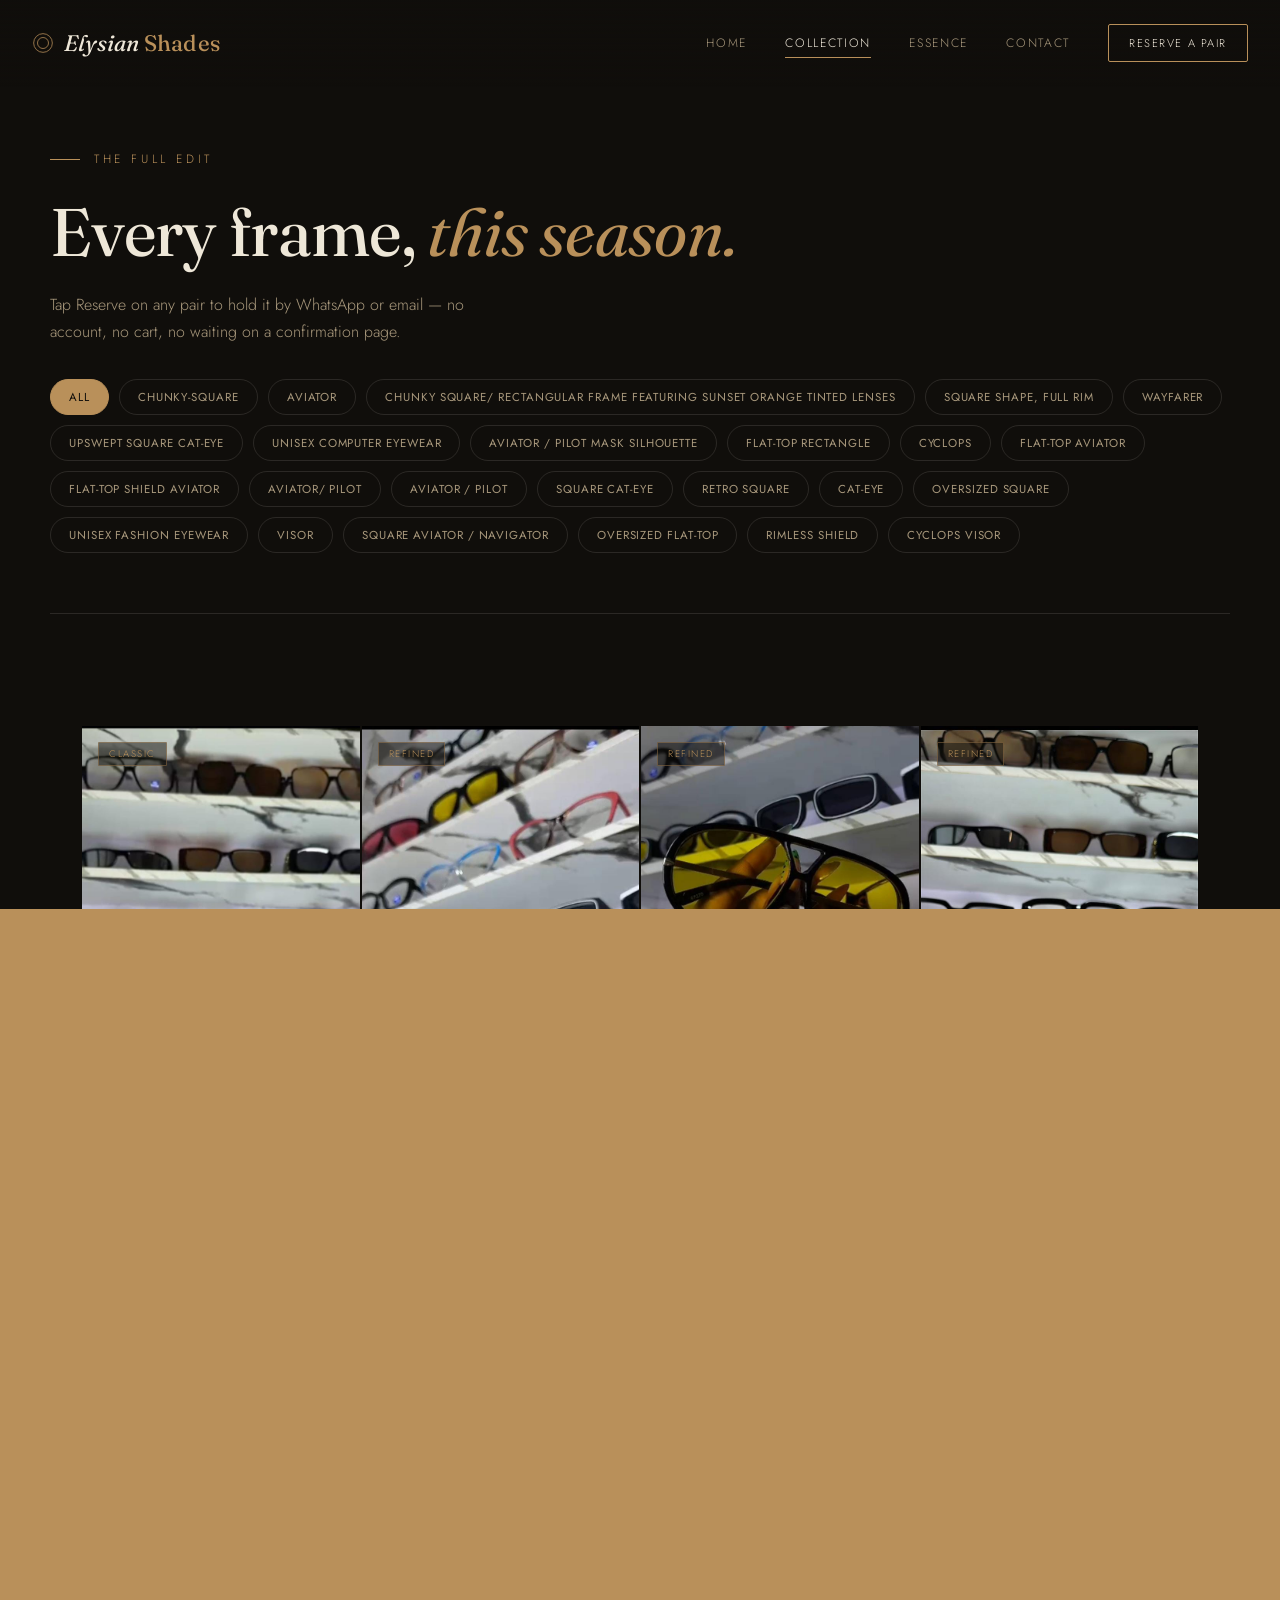
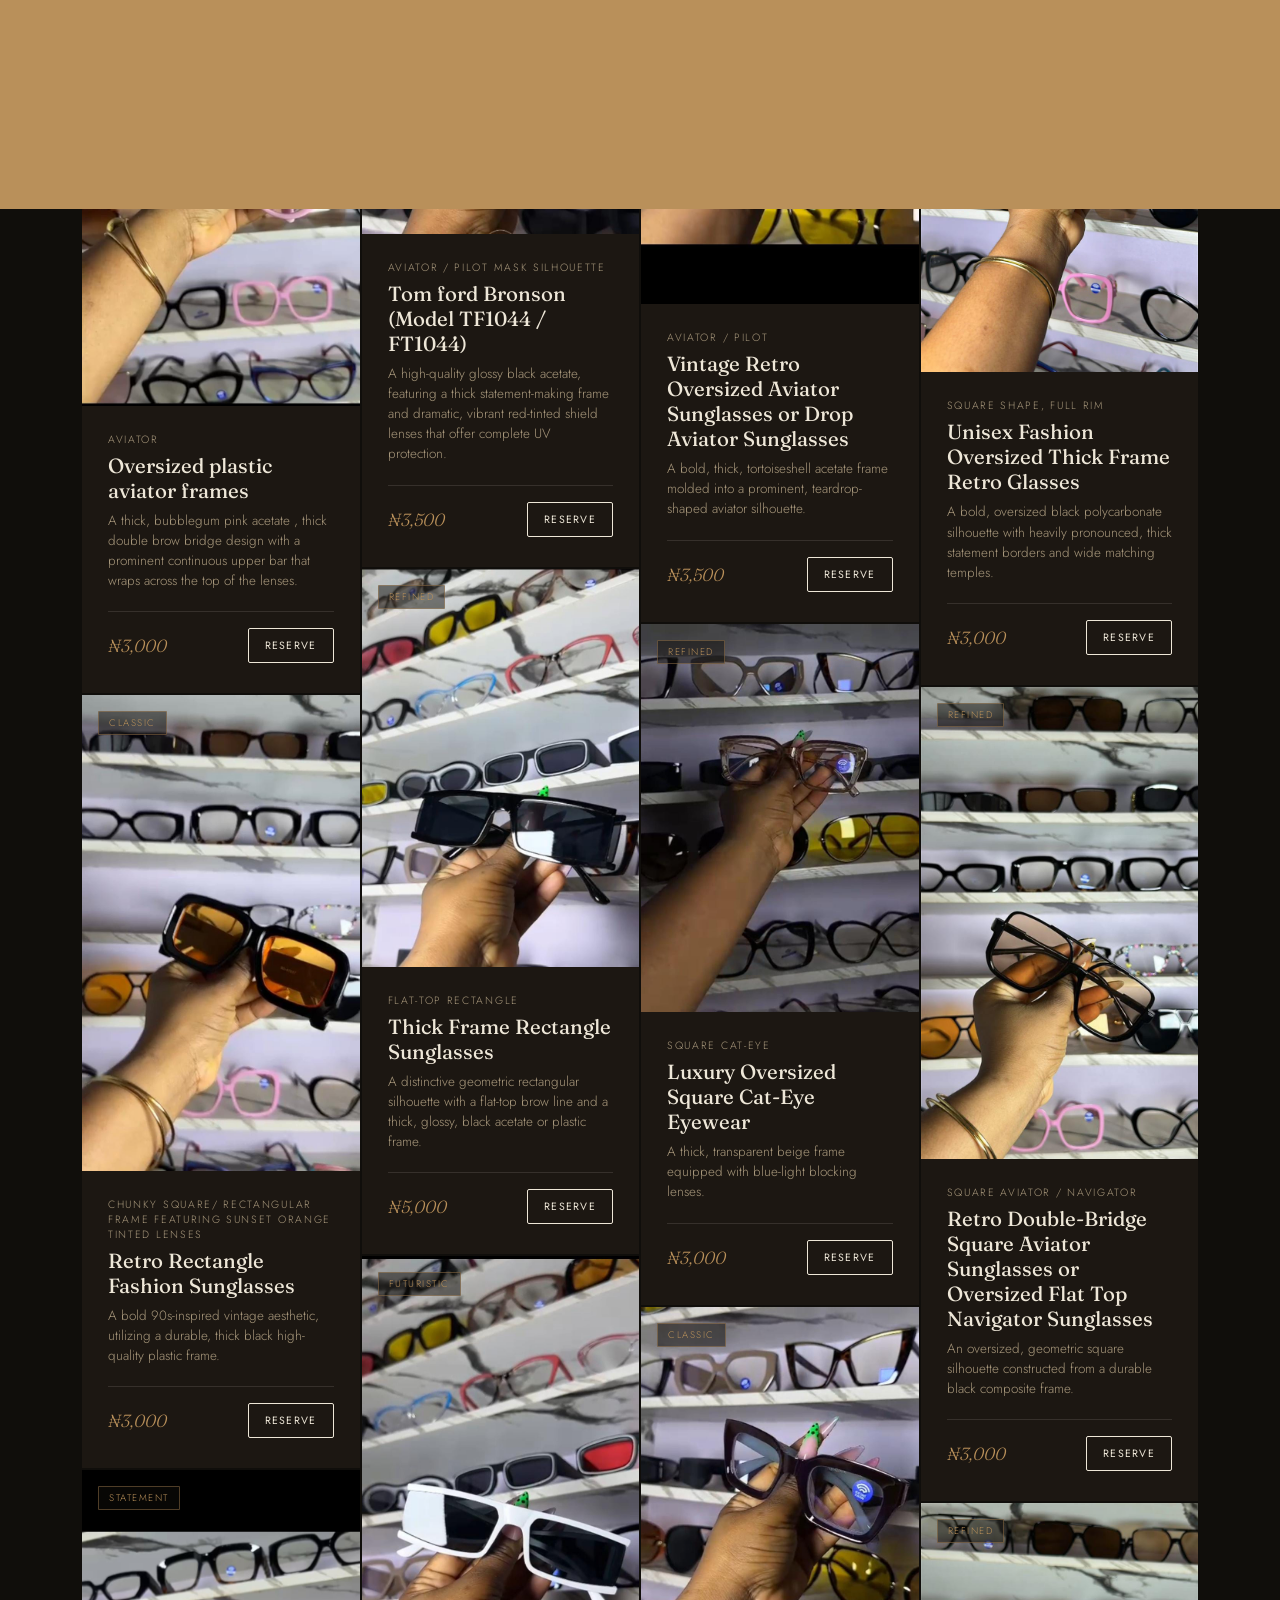
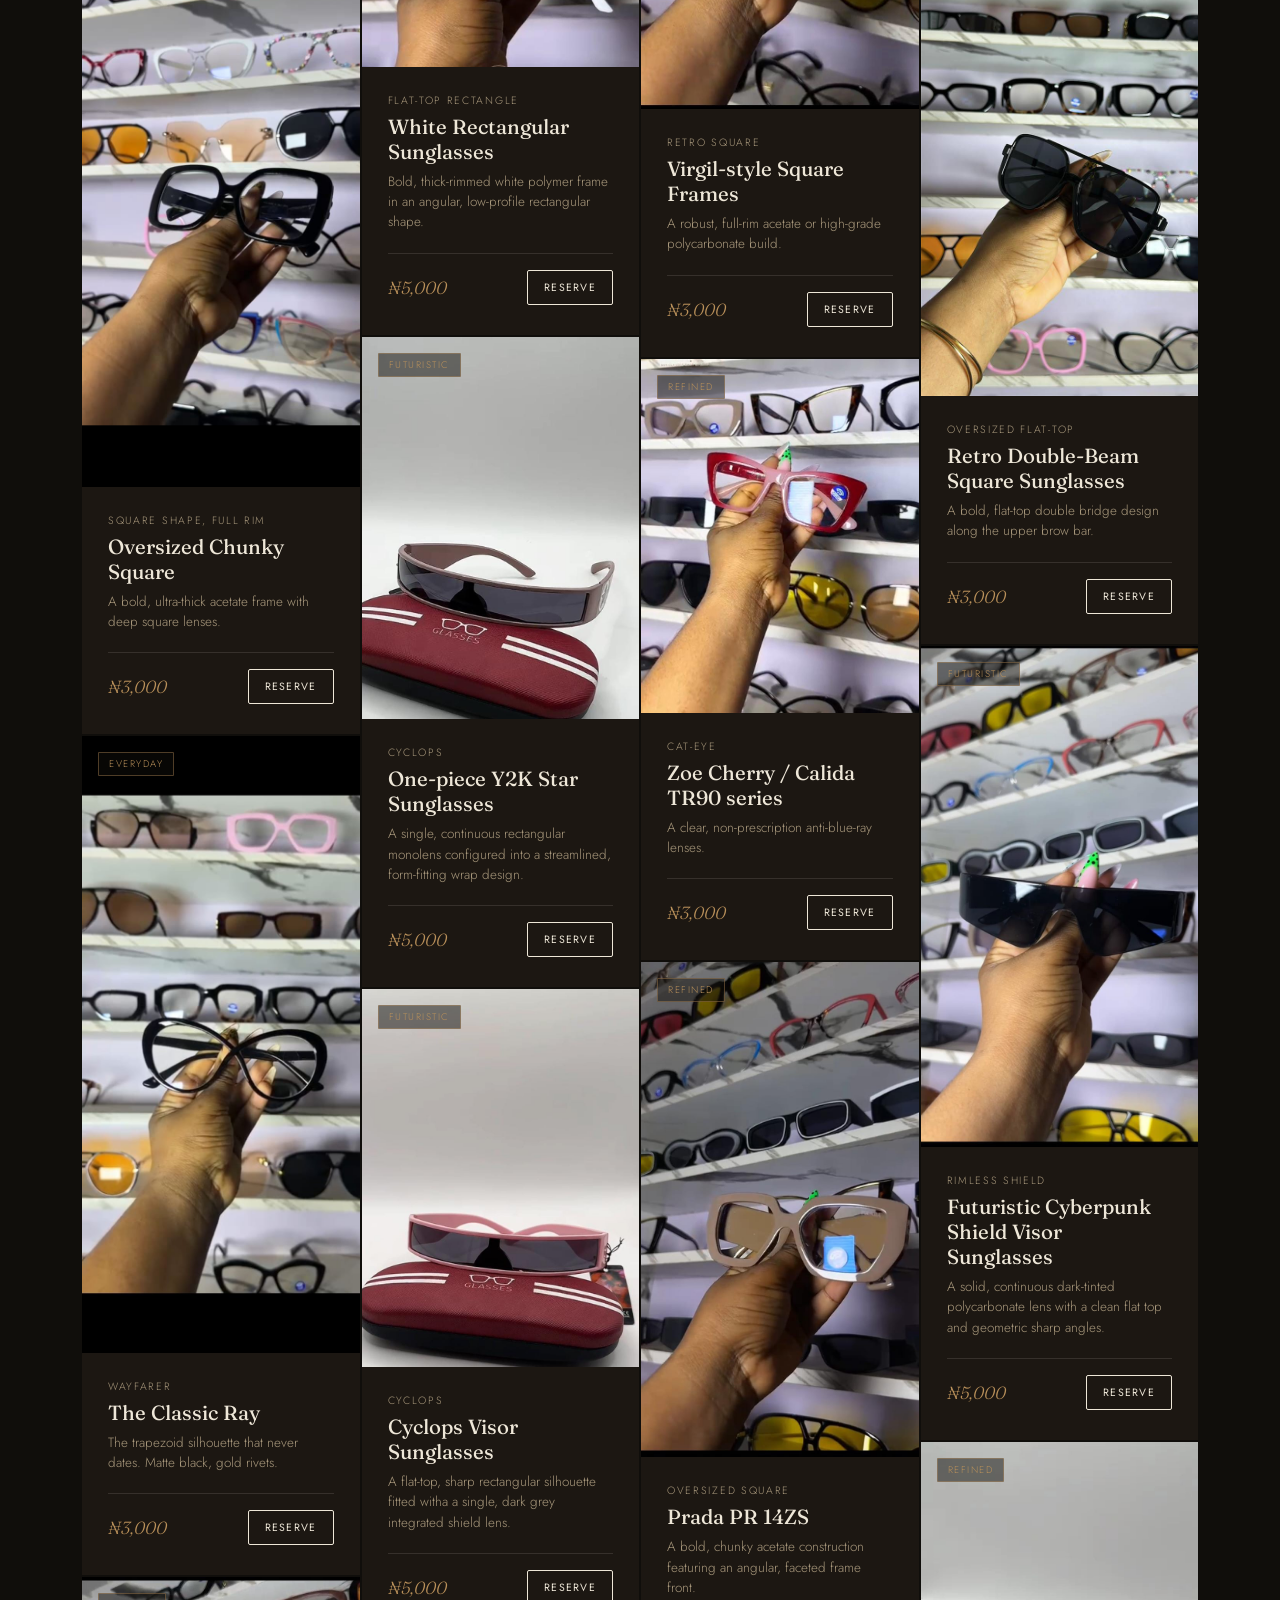
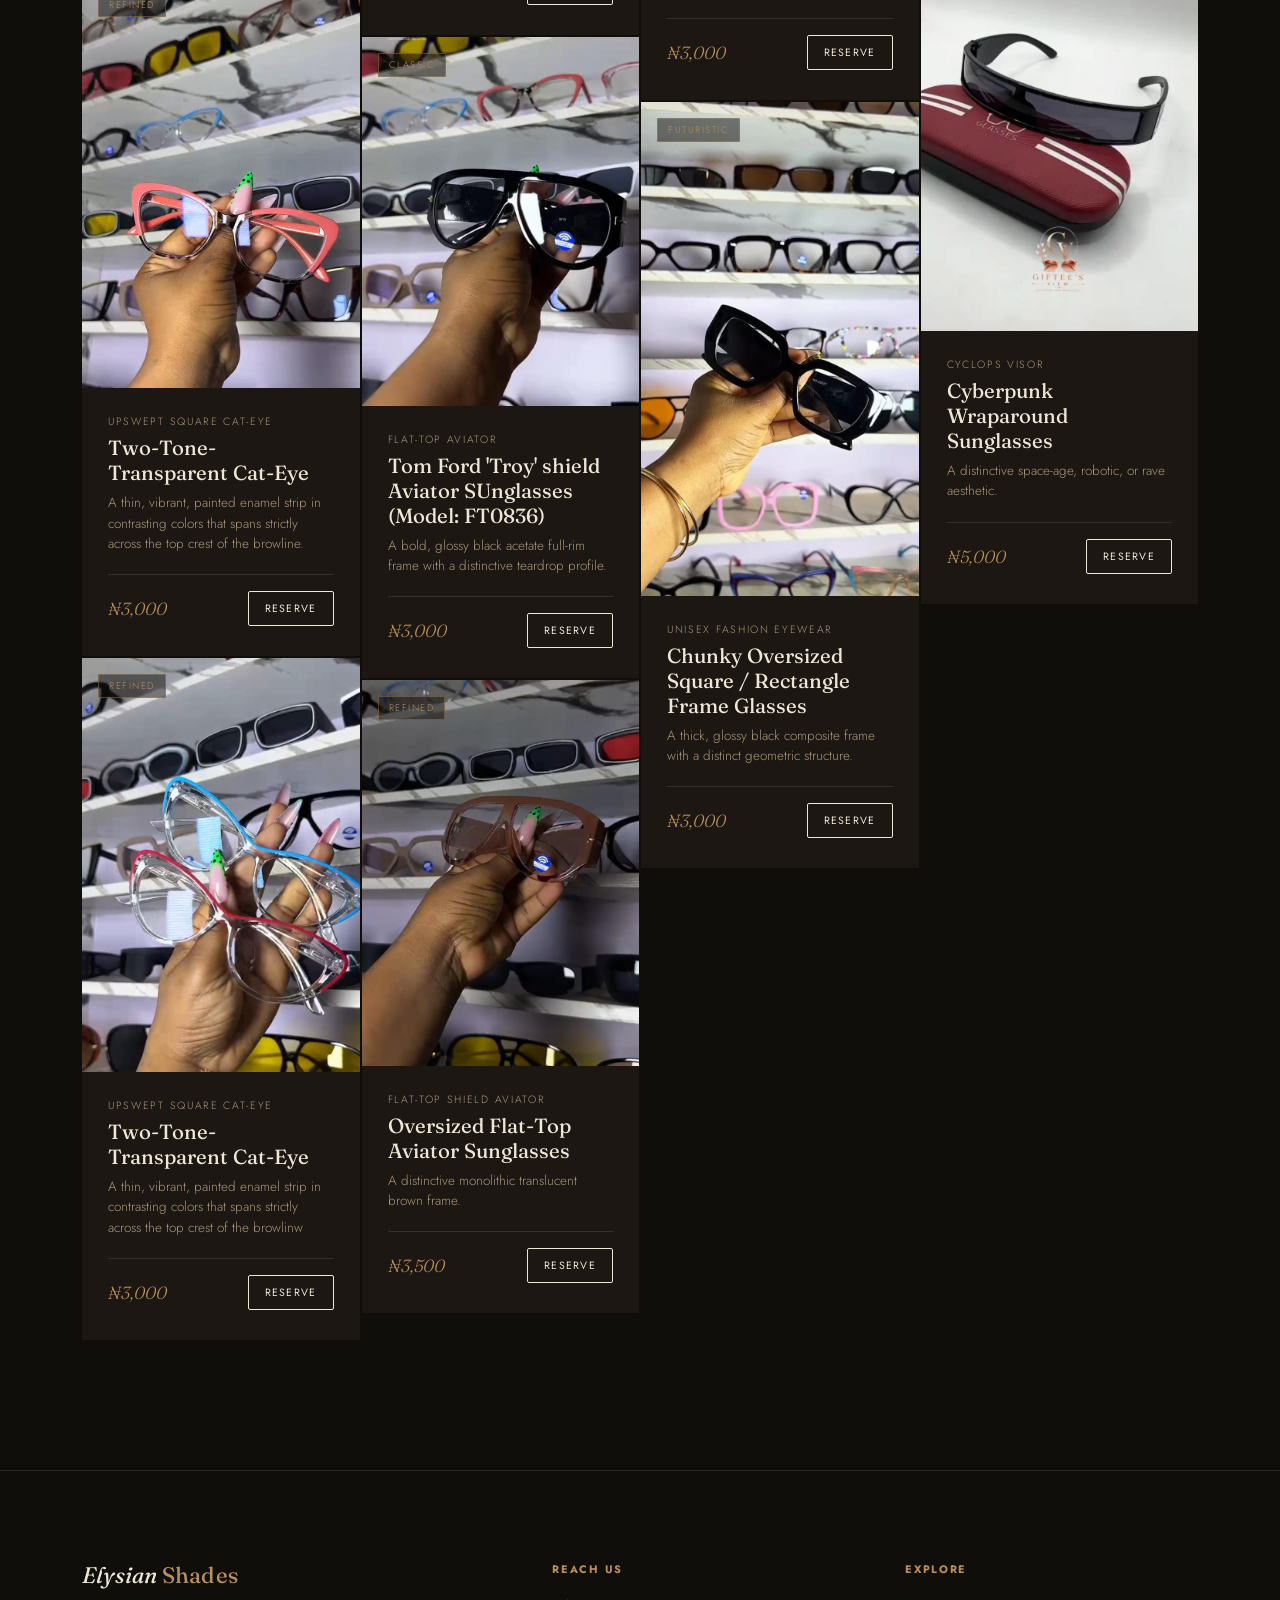
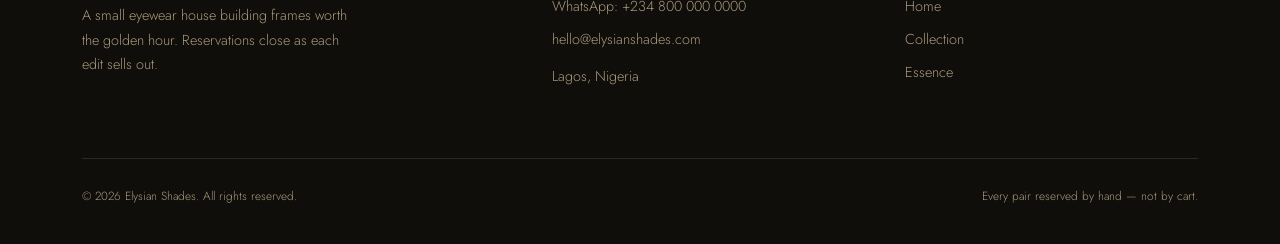
==== shop.html @ d9cad24b "first commit" ====
<!DOCTYPE html>
<html lang="en">
<head>
<meta charset="UTF-8">
<meta name="viewport" content="width=device-width, initial-scale=1.0">
<title>The Collection — Elysian Shades</title>
<meta name="description" content="Browse the current Elysian Shades edit and reserve your pair by WhatsApp or email.">
<link rel="preconnect" href="https://fonts.googleapis.com">
<link rel="preconnect" href="https://fonts.gstatic.com" crossorigin>
<link href="https://fonts.googleapis.com/css2?family=Fraunces:ital,opsz,wght@0,9..144,300;0,9..144,450;0,9..144,600;1,9..144,400;1,9..144,500&family=Jost:wght@300;400;500;600&display=swap" rel="stylesheet">
<link rel="stylesheet" href="style.css">
</head>
<body>

<div id="preloader" class="done"></div>
<div id="pageWipe"></div>

<header class="nav" id="siteNav">
  <a href="index.html" class="brand" data-transition>
    <svg class="brand-mark" viewBox="0 0 40 40"><circle cx="20" cy="20" r="17"/><circle cx="20" cy="20" r="10"/></svg>
    <span class="brand-word">Elysian <span>Shades</span></span>
  </a>
  <nav class="links" id="navLinks">
    <a href="index.html" data-transition>Home</a>
    <a href="shop.html" class="current">Collection</a>
    <a href="index.html#essence" data-transition>Essence</a>
    <a href="index.html#contact" data-transition>Contact</a>
    <a href="#" class="nav-cta" onclick="document.getElementById('shopGrid').scrollIntoView({behavior:'smooth'}); return false;">Reserve a Pair</a>
  </nav>
  <button class="menu-btn" id="menuBtn" aria-label="Menu">&#9776;</button>
</header>

<section class="shop-header wrap">
  <div class="eyebrow">The Full Edit</div>
  <h1>Every frame, <em>this season.</em></h1>
  <p>Tap Reserve on any pair to hold it by WhatsApp or email — no account, no cart, no waiting on a confirmation page.</p>
  <div class="filters" id="filters">
    <button class="filter-btn active" data-filter="all">All</button>
  </div>
</section>

<section class="section" style="padding-top:56px;">
  <div class="wrap">
    <div class="shop-grid" id="shopGrid"></div>
  </div>
</section>

<footer id="contact">
  <div class="wrap">
    <div class="foot-top">
      <div class="foot-brand">
        <span class="brand-word">Elysian <span style="color:var(--gold);">Shades</span></span>
        <p>A small eyewear house building frames worth the golden hour. Reservations close as each edit sells out.</p>
      </div>
      <div class="foot-col">
        <h4>Reach Us</h4>
        <a href="https://wa.me/2348000000000" target="_blank" rel="noopener">WhatsApp: +234 800 000 0000</a>
        <a href="mailto:hello@elysianshades.com">hello@elysianshades.com</a>
        <p>Lagos, Nigeria</p>
      </div>
      <div class="foot-col">
        <h4>Explore</h4>
        <a href="index.html" data-transition>Home</a>
        <a href="shop.html">Collection</a>
        <a href="index.html#essence" data-transition>Essence</a>
      </div>
    </div>
    <div class="foot-bottom">
      <span>&copy; <span id="year"></span> Elysian Shades. All rights reserved.</span>
      <span>Every pair reserved by hand — not by cart.</span>
    </div>
  </div>
</footer>

<!-- ============ BOOKING MODAL ============ -->
<div class="modal-overlay" id="modalOverlay">
  <div class="modal">
    <button class="modal-close" id="modalClose" aria-label="Close">&times;</button>
    <div class="modal-eyebrow">Reserve This Pair</div>
    <h3 id="modalProductName">Product Name</h3>
    <div class="modal-price" id="modalProductPrice">₦0</div>
    <div class="modal-tabs">
      <button class="modal-tab active" data-tab="wa">WhatsApp</button>
      <button class="modal-tab" data-tab="email">Email</button>
    </div>
    <div class="tab-panel active" id="tab-wa">
      <p>Tap below to open WhatsApp with your reservation details already filled in — just hit send.</p>
      <a href="#" class="wa-link" id="waLink" target="_blank" rel="noopener">Reserve on WhatsApp</a>
    </div>
    <div class="tab-panel" id="tab-email">
      <p>Prefer email? Send us your details and we'll confirm your reservation.</p>
      <form id="emailForm">
        <div class="field"><label for="fName">Full name</label><input type="text" id="fName" name="name" required></div>
        <div class="field"><label for="fPhone">Phone number</label><input type="tel" id="fPhone" name="phone" required></div>
        <div class="field"><label for="fMessage">Message</label><textarea id="fMessage" name="message" required></textarea></div>
        <input type="hidden" name="access_key" value="YOUR_WEB3FORMS_ACCESS_KEY_HERE">
        <input type="hidden" name="subject" id="fSubject" value="">
        <button type="submit" class="submit-email" id="submitBtn">Send Reservation</button>
        <div class="form-status" id="formStatus"></div>
      </form>
    </div>
  </div>
</div>

<script src="script.js"></script>
<script src="shop.js"></script>
</body>
</html>
---- style.css ----
/* =================================================================
   ELYSIAN SHADES — DESIGN SYSTEM

   Palette
     --void   #100E0B   background, warm near-black
     --umber  #1C1712   panel / card surface
     --umber2 #241D16   raised panel
     --bone   #EEE7D8   primary text, warm ivory
     --clay   #A8987C   secondary text / hairlines
     --gold   #B9905A   brand signature, antique brass
     --amber  #E39A45   CTA accent, lens amber

   Type
     Display : "Fraunces"  — editorial, italic accents
     Body/UI : "Jost"      — clean geometric sans

   Signature: THE APERTURE.
   Sunglasses exist to control light. The whole site opens with a
   literal aperture/iris — closed on load, opening to reveal the
   homepage — and the hero's giant iris motif closes as you scroll
   past it, echoing the one thing every product on this site does.
   ================================================================= */

:root{
  --void:#100E0B;
  --umber:#1C1712;
  --umber2:#241D16;
  --bone:#EEE7D8;
  --clay:#A8987C;
  --gold:#B9905A;
  --amber:#E39A45;
  --line: rgba(238,231,216,0.12);
  --serif: "Fraunces", Georgia, serif;
  --sans: "Jost", "Helvetica Neue", Arial, sans-serif;
}

*{box-sizing:border-box;}
html{scroll-behavior:smooth;}
body{
  margin:0;
  background:var(--void);
  color:var(--bone);
  font-family:var(--sans);
  font-weight:300;
  -webkit-font-smoothing:antialiased;
  overflow-x:hidden;
}
a{color:inherit; text-decoration:none;}
img{max-width:100%; display:block;}
button{font-family:inherit; cursor:pointer;}
ul{margin:0; padding:0; list-style:none;}

@media (prefers-reduced-motion: reduce){
  *{animation:none !important; transition:none !important; scroll-behavior:auto !important;}
}
:focus-visible{outline:2px solid var(--amber); outline-offset:3px;}

.wrap{max-width:1180px; margin:0 auto; padding:0 32px;}
@media (max-width:600px){ .wrap{padding:0 22px;} }

/* ---------------- PRELOADER ---------------- */
#preloader{
  position:fixed; inset:0; z-index:2000;
  background:var(--void);
  display:flex; align-items:center; justify-content:center;
  clip-path:circle(150% at 50% 50%);
  transition:clip-path 1.1s cubic-bezier(.76,0,.24,1);
}
#preloader.closing{clip-path:circle(0% at 50% 50%);}
#preloader.done{display:none;}
.pre-ring{width:120px; height:120px; position:relative;}
.pre-ring svg{width:100%; height:100%;}
.pre-ring .ring-outer{
  transform-origin:60px 60px;
  animation:spinCW 3.2s linear infinite;
}
.pre-ring .ring-inner{
  transform-origin:60px 60px;
  animation:spinCCW 2.4s linear infinite;
}
@keyframes spinCW{ to{ transform:rotate(360deg); } }
@keyframes spinCCW{ to{ transform:rotate(-360deg); } }
.pre-word{
  position:absolute; top:50%; left:50%; transform:translate(-50%,-50%);
  font-family:var(--serif); font-style:italic; font-size:0.72rem;
  letter-spacing:0.24em; text-transform:uppercase; color:var(--gold);
  white-space:nowrap; opacity:0; animation:preWordIn 1.6s ease forwards 0.3s;
}
@keyframes preWordIn{ to{opacity:1;} }

/* ---------------- NAV ---------------- */
header.nav{
  position:fixed; top:0; left:0; right:0; z-index:200;
  display:flex; align-items:center; justify-content:space-between;
  padding:24px 32px;
  background:linear-gradient(to bottom, rgba(16,14,11,0.9), rgba(16,14,11,0));
  transition:background .4s ease, padding .3s ease, border-color .4s ease;
  border-bottom:1px solid transparent;
}
header.nav.scrolled{
  background:rgba(16,14,11,0.88);
  backdrop-filter:blur(10px);
  padding:15px 32px;
  border-bottom:1px solid var(--line);
}
.brand{display:flex; align-items:center; gap:10px;}
.brand-mark{width:22px; height:22px; flex-shrink:0;}
.brand-mark circle{stroke:var(--gold); fill:none; stroke-width:1.4;}
.brand-word{
  font-family:var(--serif); font-style:italic; font-weight:450;
  font-size:1.4rem; letter-spacing:0.01em; color:var(--bone);
}
.brand-word span{color:var(--gold); font-style:normal;}
nav.links{display:flex; gap:38px; align-items:center;}
nav.links a{
  font-size:0.76rem; letter-spacing:0.14em; text-transform:uppercase;
  color:var(--clay); transition:color .25s ease; position:relative;
}
nav.links a:hover{color:var(--bone);}
nav.links a.current{color:var(--bone);}
nav.links a.current::after{
  content:""; position:absolute; left:0; right:0; bottom:-6px; height:1px; background:var(--gold);
}
.nav-cta{
  border:1px solid var(--gold); color:var(--bone) !important;
  padding:10px 20px; border-radius:2px; font-size:0.7rem !important;
}
.nav-cta:hover{background:var(--gold); color:var(--void) !important;}
.menu-btn{display:none; background:none; border:0; color:var(--bone); font-size:1.5rem;}
@media (max-width:800px){
  nav.links{
    position:fixed; inset:0 0 0 auto; width:78%; max-width:340px;
    background:var(--umber); flex-direction:column; align-items:flex-start;
    padding:110px 36px 40px; gap:30px; transform:translateX(100%);
    transition:transform .45s cubic-bezier(.76,0,.24,1); z-index:150;
    border-left:1px solid var(--line);
  }
  nav.links.open{transform:translateX(0);}
  .menu-btn{display:block; z-index:210;}
  .nav-cta{margin-top:6px;}
}

/* ---------------- PAGE TRANSITION WIPE ---------------- */
#pageWipe{
  position:fixed; inset:0; z-index:1500; background:var(--gold);
  transform:translateY(101%); pointer-events:none;
}
#pageWipe.active{transition:transform .55s cubic-bezier(.76,0,.24,1); transform:translateY(0%);}

/* ---------------- BUTTONS ---------------- */
.btn-primary{
  display:inline-block; background:var(--gold); color:var(--void);
  padding:17px 36px; border:none; border-radius:2px;
  font-size:0.78rem; letter-spacing:0.14em; text-transform:uppercase;
  transition:background .25s ease, transform .25s ease;
}
.btn-primary:hover{background:var(--amber);}
.btn-ghost{
  display:inline-block; border:1px solid var(--line); color:var(--bone);
  padding:16px 30px; border-radius:2px;
  font-size:0.78rem; letter-spacing:0.14em; text-transform:uppercase;
  transition:border-color .25s ease, color .25s ease;
}
.btn-ghost:hover{border-color:var(--gold); color:var(--gold);}
.magnetic{will-change:transform;}

/* ---------------- HOMEPAGE HERO ---------------- */
.hero{
  position:relative; min-height:100vh;
  display:flex; align-items:center; justify-content:center;
  overflow:hidden; border-bottom:1px solid var(--line);
  text-align:center;
}
.hero-aperture{
  position:absolute; top:50%; left:50%;
  width:min(92vw, 920px); height:min(92vw, 920px);
  transform:translate(-50%,-50%) rotate(0deg) scale(1);
  will-change:transform, opacity;
  pointer-events:none;
}
.hero-aperture svg{width:100%; height:100%; display:block;}
.hero-aperture .blade{
  stroke:rgba(185,144,90,0.34); fill:none; stroke-width:0.6;
}
.hero-aperture .ring-a{stroke:rgba(185,144,90,0.5); fill:none; stroke-width:0.7;}
.hero-aperture .ring-b{stroke:rgba(227,154,69,0.28); fill:none; stroke-width:0.7;}
.hero-content{position:relative; z-index:3; padding-top:40px;}
.eyebrow{
  font-size:0.75rem; letter-spacing:0.3em; text-transform:uppercase;
  color:var(--gold); margin-bottom:22px; display:flex; align-items:center;
  justify-content:center; gap:14px;
}
.eyebrow::before, .eyebrow::after{content:""; width:30px; height:1px; background:var(--gold);}
h1.headline{
  font-family:var(--serif); font-weight:450;
  font-size:clamp(2.6rem, 8vw, 6.4rem);
  line-height:0.98; margin:0 0 26px; letter-spacing:-0.01em;
}
h1.headline .char{display:inline-block; opacity:0; transform:translateY(0.5em) rotate(4deg); animation:charIn .9s cubic-bezier(.2,.9,.25,1) forwards;}
@keyframes charIn{ to{opacity:1; transform:translateY(0) rotate(0);} }
h1.headline em{font-style:italic; font-weight:400; color:var(--gold);}
.hero-sub{
  font-size:1.06rem; line-height:1.75; color:var(--clay);
  max-width:44ch; margin:0 auto 40px; font-weight:300;
}
.hero-actions{display:flex; gap:20px; flex-wrap:wrap; align-items:center; justify-content:center;}
.scroll-cue{
  position:absolute; bottom:36px; left:50%; transform:translateX(-50%); z-index:3;
  font-size:0.66rem; letter-spacing:0.2em; text-transform:uppercase;
  color:var(--clay); display:flex; flex-direction:column; align-items:center; gap:12px;
}
.scroll-cue .line{width:1px; height:38px; background:linear-gradient(var(--gold), transparent); animation:pulseLine 2.4s ease-in-out infinite;}
@keyframes pulseLine{0%,100%{opacity:0.25;}50%{opacity:1;}}

/* ---------------- MARQUEE ---------------- */
.marquee-strip{
  border-top:1px solid var(--line); border-bottom:1px solid var(--line);
  overflow:hidden; padding:22px 0; background:var(--umber);
}
.marquee-track{display:flex; width:max-content; animation:marqueeMove 32s linear infinite;}
.marquee-track span{
  font-family:var(--serif); font-style:italic; font-size:1.4rem; color:var(--clay);
  padding:0 34px; white-space:nowrap; display:flex; align-items:center; gap:34px;
}
.marquee-track span::after{content:"◆"; font-style:normal; font-size:0.6rem; color:var(--gold);}
@keyframes marqueeMove{ from{transform:translateX(0);} to{transform:translateX(-50%);} }

/* ---------------- REVEAL ---------------- */
.reveal{opacity:0; transform:translateY(30px); transition:opacity .8s ease, transform .8s ease;}
.reveal.in-view{opacity:1; transform:translateY(0);}

/* ---------------- SECTION HEADERS ---------------- */
.section{padding:130px 0;}
@media (max-width:700px){ .section{padding:86px 0;} }
.section-head{
  display:flex; justify-content:space-between; align-items:flex-end;
  gap:24px; margin-bottom:64px; border-bottom:1px solid var(--line); padding-bottom:28px;
}
.section-head h2{
  font-family:var(--serif); font-weight:450; font-size:clamp(2rem,4vw,3rem);
  margin:0; letter-spacing:-0.01em;
}
.section-head h2 em{font-style:italic; color:var(--gold); font-weight:400;}
.section-head p{color:var(--clay); max-width:34ch; margin:0; font-size:0.92rem; line-height:1.6;}
@media (max-width:700px){ .section-head{flex-direction:column; align-items:flex-start; gap:16px;} }

/* ---------------- STORY / ESSENCE ---------------- */
.story{display:grid; grid-template-columns:1fr 1fr; gap:80px; align-items:center;}
.story-visual{
  position:relative; aspect-ratio:4/5;
  background:linear-gradient(160deg, var(--umber2), var(--umber));
  display:flex; align-items:center; justify-content:center;
  border:1px solid var(--line);
}
.story-visual svg{width:52%; stroke:var(--gold);}
.story-visual img{width:100%; height:100%; object-fit: cover;}
.story-text h2{
  font-family:var(--serif); font-weight:450; font-size:clamp(1.9rem,3.4vw,2.6rem);
  line-height:1.15; margin:0 0 24px;
}
.story-text h2 em{font-style:italic; color:var(--gold); font-weight:400;}
.story-text p{color:var(--clay); line-height:1.85; font-size:0.98rem; margin-bottom:16px; max-width:46ch;}
@media (max-width:860px){ .story{grid-template-columns:1fr; gap:40px;} }

/* ---------------- PROCESS (real sequence — numbers justified) ---------------- */
.process{display:grid; grid-template-columns:repeat(3,1fr); gap:2px; background:var(--line);}
.process-step{background:var(--umber); padding:44px 34px;}
.process-num{
  font-family:var(--serif); font-style:italic; font-size:1rem; color:var(--gold); margin-bottom:20px; display:block;
}
.process-step h3{font-family:var(--serif); font-weight:450; font-size:1.3rem; margin:0 0 12px;}
.process-step p{color:var(--clay); font-size:0.9rem; line-height:1.7; margin:0;}
@media (max-width:800px){ .process{grid-template-columns:1fr;} }

/* ---------------- PREVIEW STRIP (homepage teaser of collection) ---------------- */
.preview-grid{column-count:3; column-gap:2px;}
.preview-grid .card{break-inside:avoid; margin-bottom:2px;}
@media (max-width:860px){ .preview-grid{column-count:2;} }
@media (max-width:560px){ .preview-grid{column-count:2; column-gap:1px;} .preview-grid .card{margin-bottom:1px;} }
@media (max-width:420px){ .preview-grid{column-count:1;} }

/* ---------------- SHOP GRID (also used for preview cards) ---------------- */
.card{
  background:var(--umber); display:flex; flex-direction:column; position:relative;
}
.card-media{
  /* No fixed aspect-ratio here on purpose — with mixed-ratio photos,
     each card should take its photo's natural height (see masonry
     columns on .shop-grid / .preview-grid below). The icon-fallback
     class below gives placeholder SVG cards a sane height only when
     there's no real photo yet. */
  position:relative; display:flex; align-items:center; justify-content:center;
  overflow:hidden;
  background:radial-gradient(circle at 30% 20%, rgba(185,144,90,0.10), transparent 55%), var(--umber2);
}
.card-media.icon-fallback{aspect-ratio:4/3;}
.card-media.icon-fallback svg{width:64%; height:64%;}
.card-media svg{stroke:var(--bone); transition:transform .6s ease, stroke .4s ease; position:relative; z-index:2;}
.card-media img{width:100%; height:auto; display:block; position:relative; z-index:2; transition:transform .6s ease;}
.card:hover .card-media img, .card:hover .card-media svg{transform:scale(1.06);}
.card:hover .card-media svg{stroke:var(--gold);}
.lens-tint{position:absolute; inset:0; opacity:0; mix-blend-mode:screen; transition:opacity .5s ease; z-index:1;}
.card:hover .lens-tint{opacity:0.5;}
.card-tag{
  position:absolute; top:16px; left:16px; z-index:3;
  font-size:0.6rem; letter-spacing:0.16em; text-transform:uppercase;
  color:var(--gold); border:1px solid rgba(185,144,90,0.4);
  padding:4px 10px; border-radius:1px; background:rgba(16,14,11,0.5);
}
.card-body{padding:26px 26px 30px; display:flex; flex-direction:column; gap:6px; flex:1;}
.card-cat{font-size:0.66rem; letter-spacing:0.16em; text-transform:uppercase; color:var(--clay);}
.card-name{font-family:var(--serif); font-size:1.28rem; font-weight:450; margin:0;}
.card-desc{font-size:0.84rem; color:var(--clay); line-height:1.5; margin:2px 0 14px; font-weight:300;}
.card-footer{margin-top:auto; display:flex; align-items:center; justify-content:space-between; padding-top:16px; border-top:1px solid var(--line);}
.card-price{font-family:var(--serif); font-style:italic; font-size:1.1rem; color:var(--gold);}
.reserve-btn{
  background:transparent; border:1px solid var(--bone); color:var(--bone);
  padding:9px 16px; font-size:0.66rem; letter-spacing:0.12em; text-transform:uppercase;
  border-radius:2px; transition:all .25s ease;
}
.reserve-btn:hover{background:var(--bone); color:var(--void);}

/* ---------------- SHOP PAGE HEADER + FILTERS ---------------- */
.shop-header{padding:150px 0 60px; border-bottom:1px solid var(--line);}
.shop-header .eyebrow{justify-content:flex-start;}
.shop-header .eyebrow::after{display:none;}
.shop-header h1{
  font-family:var(--serif); font-weight:450; font-size:clamp(2.4rem,6vw,4.2rem);
  margin:0 0 18px; letter-spacing:-0.01em;
}
.shop-header h1 em{font-style:italic; color:var(--gold); font-weight:400;}
.shop-header p{color:var(--clay); max-width:52ch; font-size:1rem; line-height:1.7; margin:0;}
.filters{display:flex; gap:10px; flex-wrap:wrap; padding:34px 0 0;}
.filter-btn{
  background:none; border:1px solid var(--line); color:var(--clay);
  padding:9px 18px; border-radius:20px; font-size:0.72rem;
  letter-spacing:0.08em; text-transform:uppercase; transition:all .2s ease;
}
.filter-btn:hover{border-color:var(--gold); color:var(--bone);}
.filter-btn.active{background:var(--gold); border-color:var(--gold); color:var(--void);}
.shop-grid{
  column-count:4; column-gap:2px; margin-top:56px;
}
.shop-grid .card{
  break-inside:avoid; margin-bottom:2px; background:var(--umber);
}
@media (max-width:980px){ .shop-grid{column-count:3;} }
@media (max-width:700px){ .shop-grid{column-count:2; column-gap:1px;} .shop-grid .card{margin-bottom:1px;} }
@media (max-width:420px){ .shop-grid{column-count:1;} }
.shop-grid .card{opacity:0; transform:translateY(24px); transition:opacity .55s ease, transform .55s ease;}
.shop-grid .card.in-view{opacity:1; transform:translateY(0);}
.empty-note{padding:60px 20px; text-align:center; color:var(--clay); font-size:0.92rem; column-span:all;}

/* ---------------- FOOTER ---------------- */
footer{padding:90px 0 40px; border-top:1px solid var(--line); margin-top:0;}
.foot-top{display:grid; grid-template-columns:1.4fr 1fr 1fr; gap:60px; padding-bottom:60px; border-bottom:1px solid var(--line);}
.foot-brand .brand{margin-bottom:16px;}
.foot-brand p{color:var(--clay); font-size:0.9rem; line-height:1.7; max-width:34ch;}
.foot-col h4{font-size:0.68rem; letter-spacing:0.16em; text-transform:uppercase; color:var(--gold); margin:0 0 18px;}
.foot-col a, .foot-col p{display:block; color:var(--clay); font-size:0.9rem; margin-bottom:10px; line-height:1.6;}
.foot-col a:hover{color:var(--bone);}
.foot-bottom{display:flex; justify-content:space-between; padding-top:28px; font-size:0.74rem; color:var(--clay); flex-wrap:wrap; gap:10px;}
@media (max-width:760px){ .foot-top{grid-template-columns:1fr; gap:36px;} }

/* ---------------- MODAL (shop booking) ---------------- */
.modal-overlay{
  position:fixed; inset:0; background:rgba(8,7,5,0.8); backdrop-filter:blur(4px);
  display:flex; align-items:center; justify-content:center; z-index:1000; padding:20px;
  opacity:0; pointer-events:none; transition:opacity .3s ease;
}
.modal-overlay.open{opacity:1; pointer-events:auto;}
.modal{
  background:var(--umber); border:1px solid var(--line); max-width:460px; width:100%;
  padding:40px 36px 34px; position:relative; transform:translateY(16px); transition:transform .35s ease;
}
.modal-overlay.open .modal{transform:translateY(0);}
.modal-close{position:absolute; top:18px; right:18px; background:none; border:0; color:var(--clay); font-size:1.3rem;}
.modal-close:hover{color:var(--bone);}
.modal-eyebrow{font-size:0.66rem; letter-spacing:0.16em; text-transform:uppercase; color:var(--gold); margin-bottom:10px;}
.modal h3{font-family:var(--serif); font-size:1.5rem; margin:0 0 4px; font-weight:450;}
.modal .modal-price{color:var(--clay); font-size:0.9rem; margin-bottom:26px;}
.modal-tabs{display:flex; gap:8px; margin-bottom:22px; border-bottom:1px solid var(--line);}
.modal-tab{background:none; border:0; color:var(--clay); padding:10px 4px; font-size:0.7rem; letter-spacing:0.1em; text-transform:uppercase; border-bottom:2px solid transparent; margin-right:18px;}
.modal-tab.active{color:var(--bone); border-color:var(--gold);}
.tab-panel{display:none;}
.tab-panel.active{display:block;}
.tab-panel p{color:var(--clay); font-size:0.86rem; line-height:1.6; margin-bottom:20px;}
.wa-link{display:flex; align-items:center; justify-content:center; gap:10px; background:#25D366; color:#0c1a0f; padding:15px; border-radius:2px; font-size:0.8rem; letter-spacing:0.08em; text-transform:uppercase; font-weight:500; transition:filter .2s ease;}
.wa-link:hover{filter:brightness(1.08);}
.field{margin-bottom:14px;}
.field label{display:block; font-size:0.68rem; letter-spacing:0.08em; text-transform:uppercase; color:var(--clay); margin-bottom:7px;}
.field input, .field textarea{width:100%; background:var(--void); border:1px solid var(--line); color:var(--bone); padding:12px 13px; font-family:var(--sans); font-size:0.9rem; border-radius:2px;}
.field textarea{resize:vertical; min-height:70px;}
.field input:focus, .field textarea:focus{border-color:var(--gold);}
.submit-email{width:100%; background:var(--gold); color:var(--void); border:0; padding:14px; font-size:0.76rem; letter-spacing:0.12em; text-transform:uppercase; border-radius:2px; margin-top:6px; transition:background .2s ease;}
.submit-email:hover{background:var(--amber);}
.submit-email:disabled{opacity:0.6; cursor:not-allowed;}
.form-status{font-size:0.8rem; margin-top:12px; text-align:center;}
.form-status.ok{color:#8fbf8f;}
.form-status.err{color:#d98a8a;}
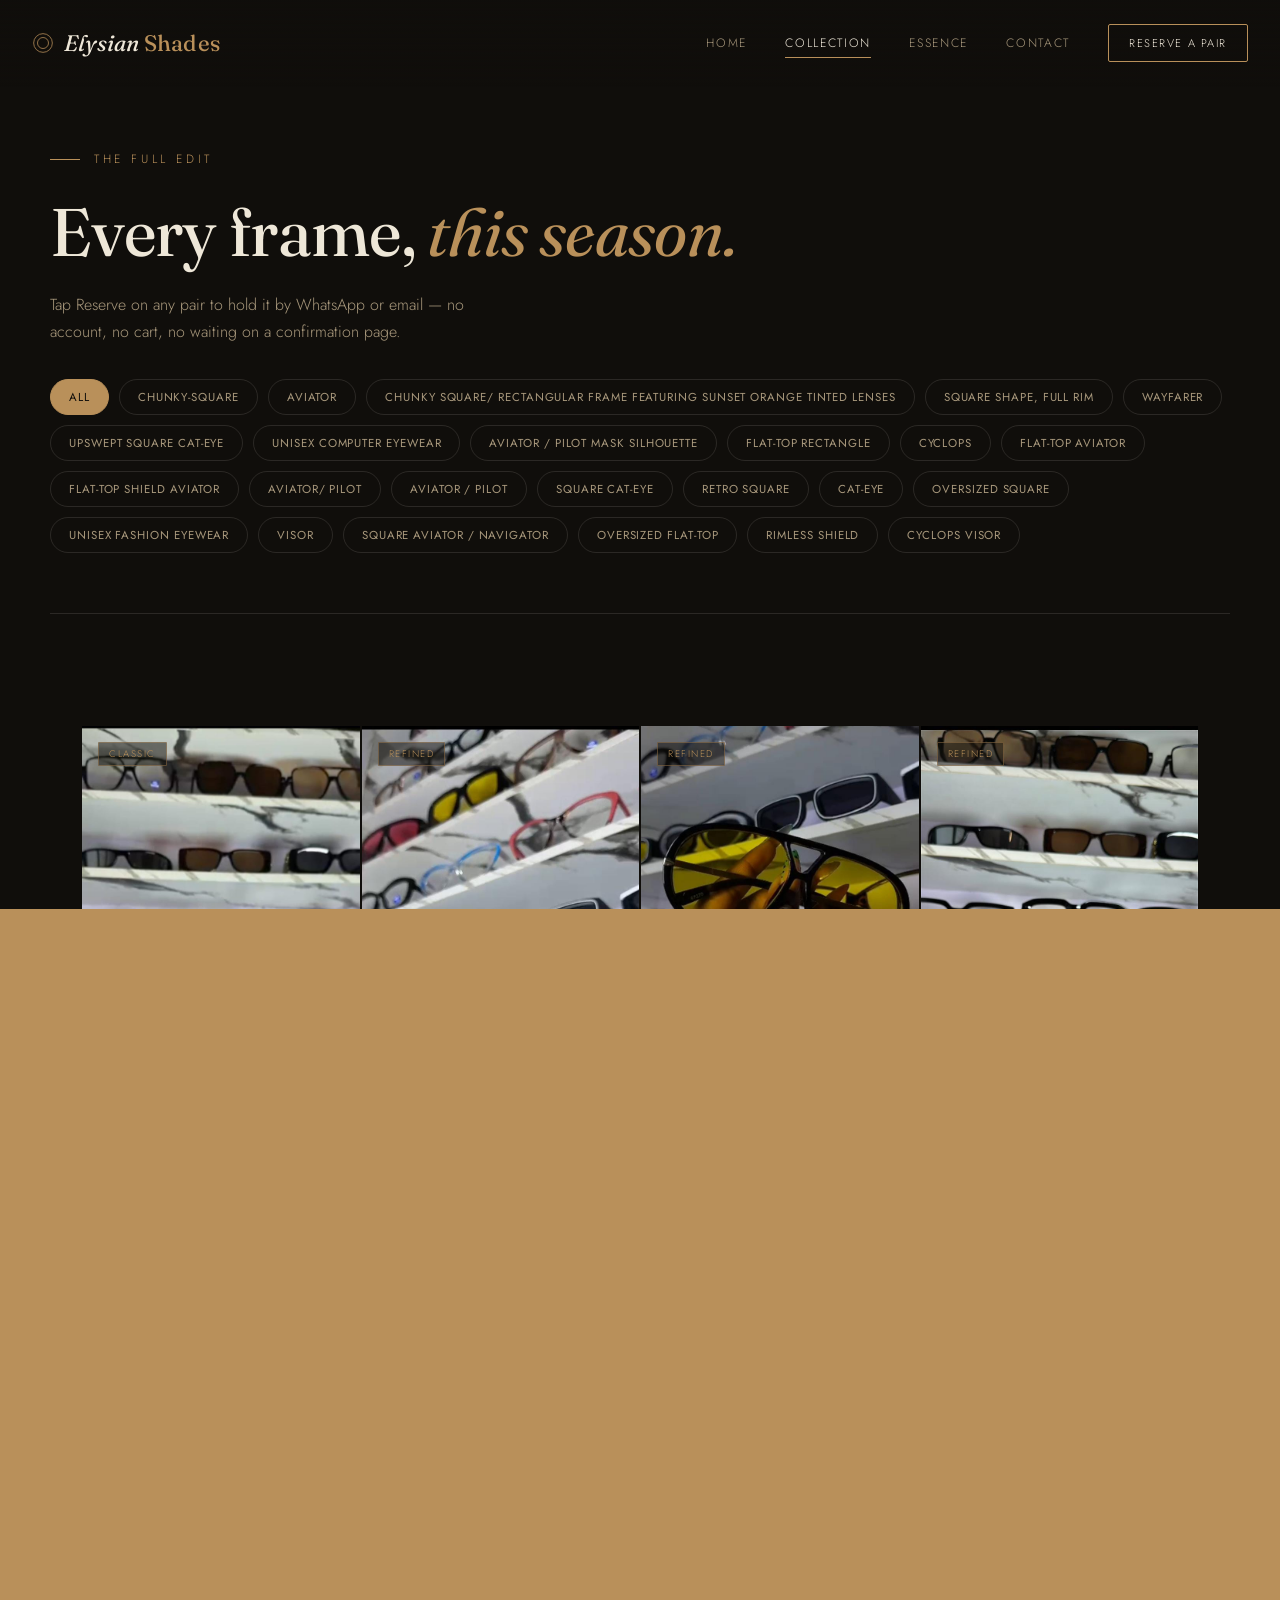
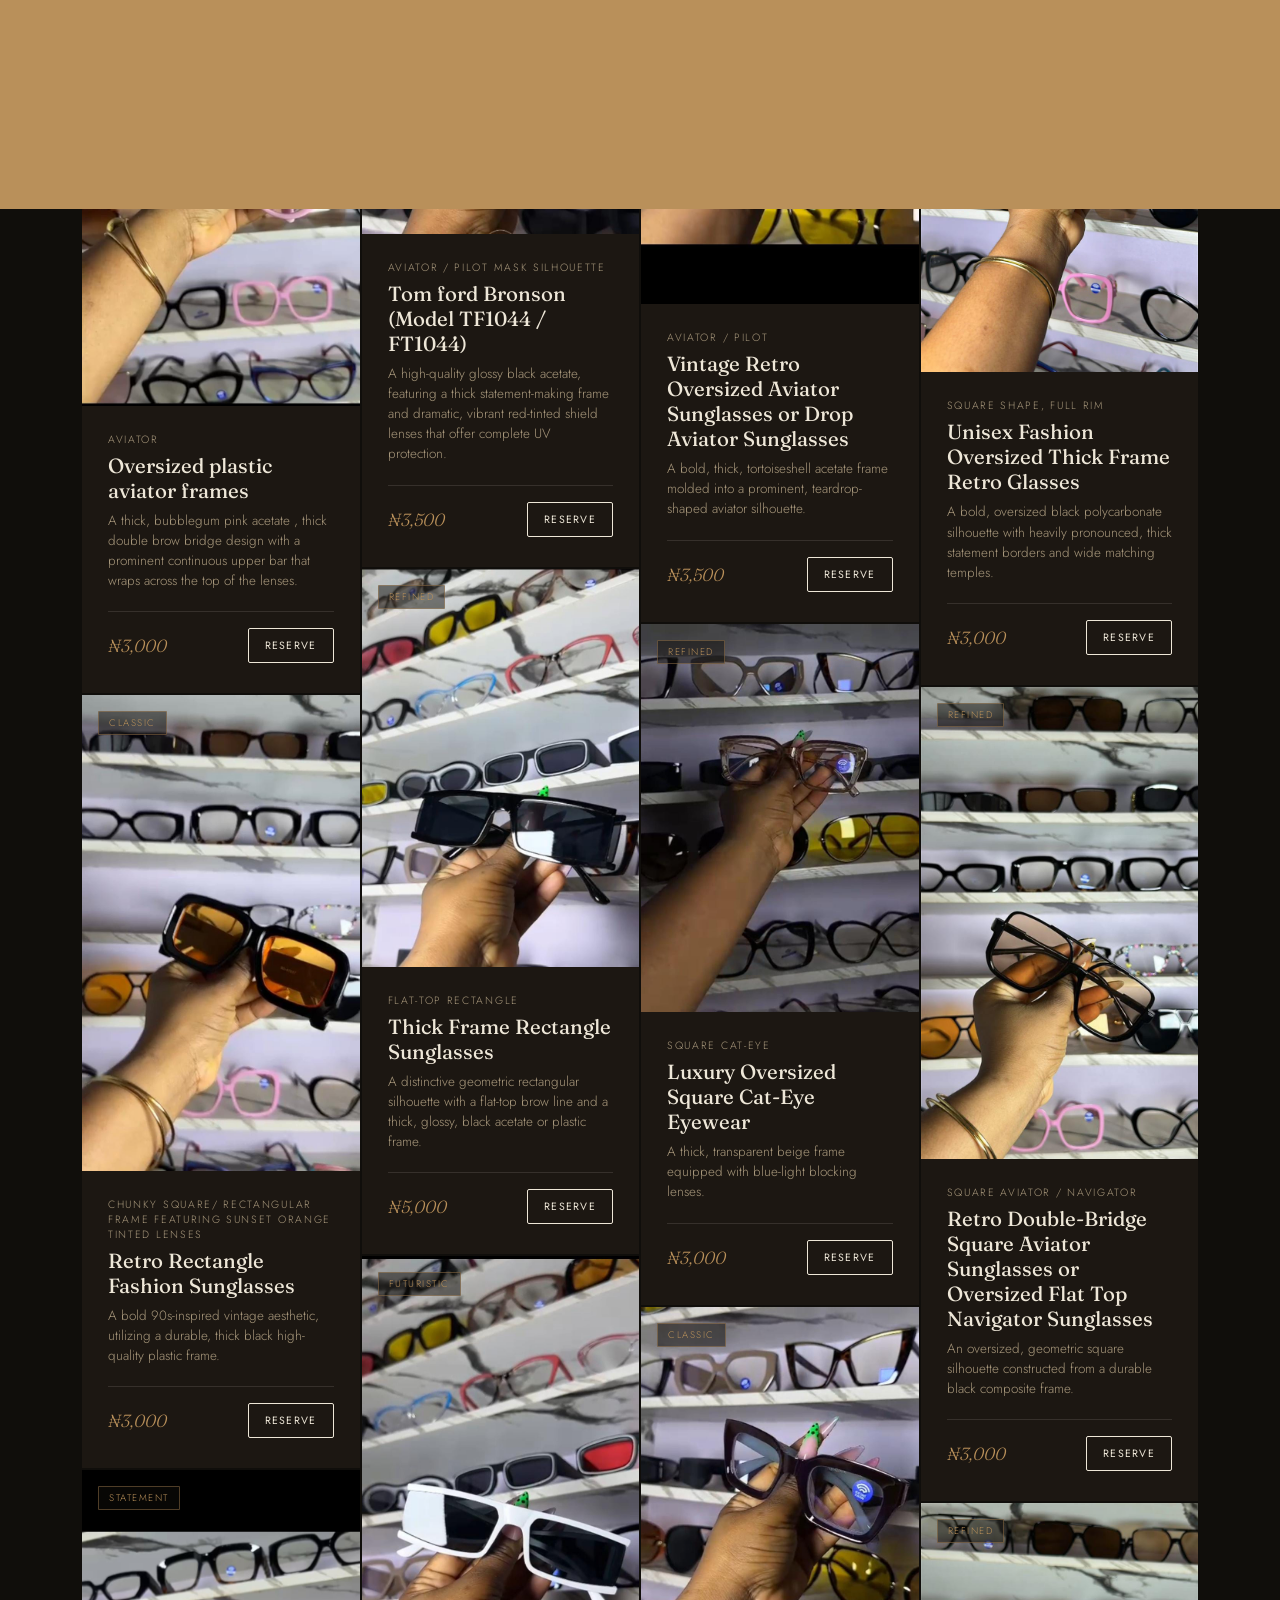
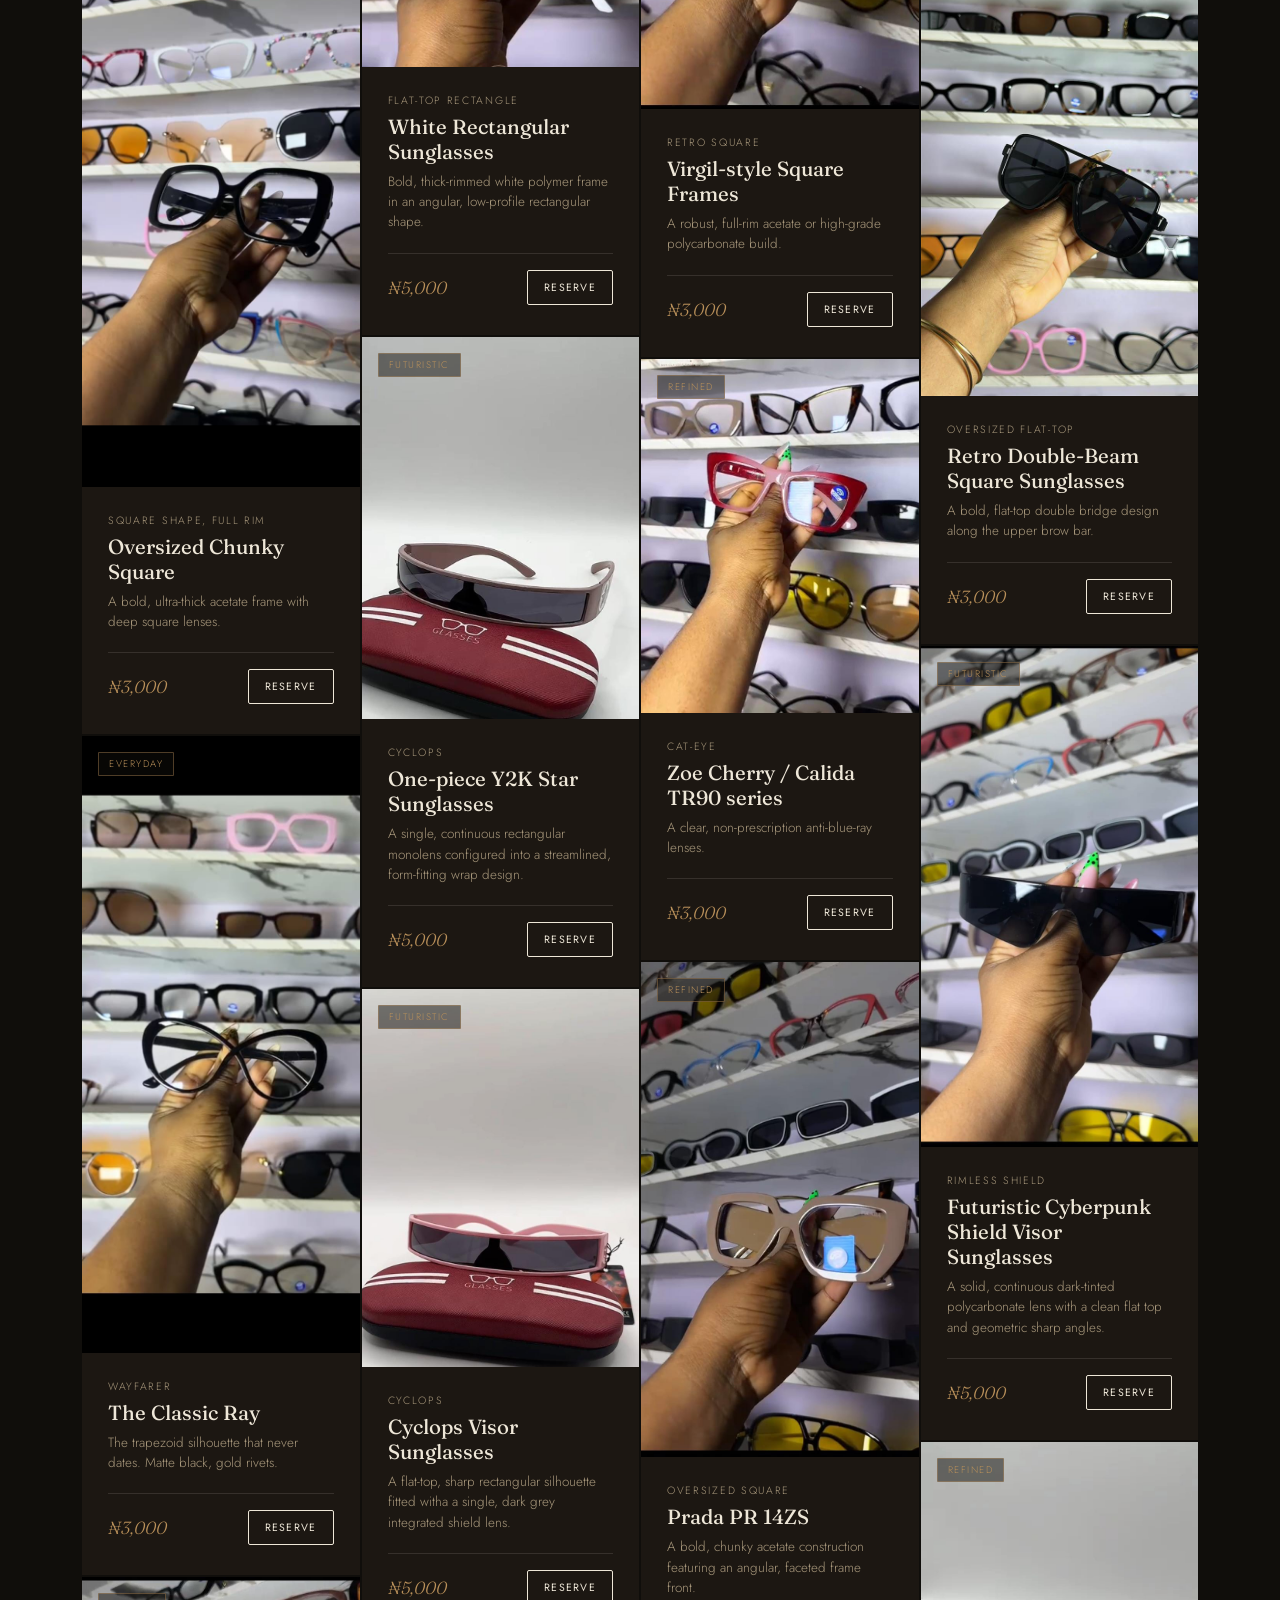
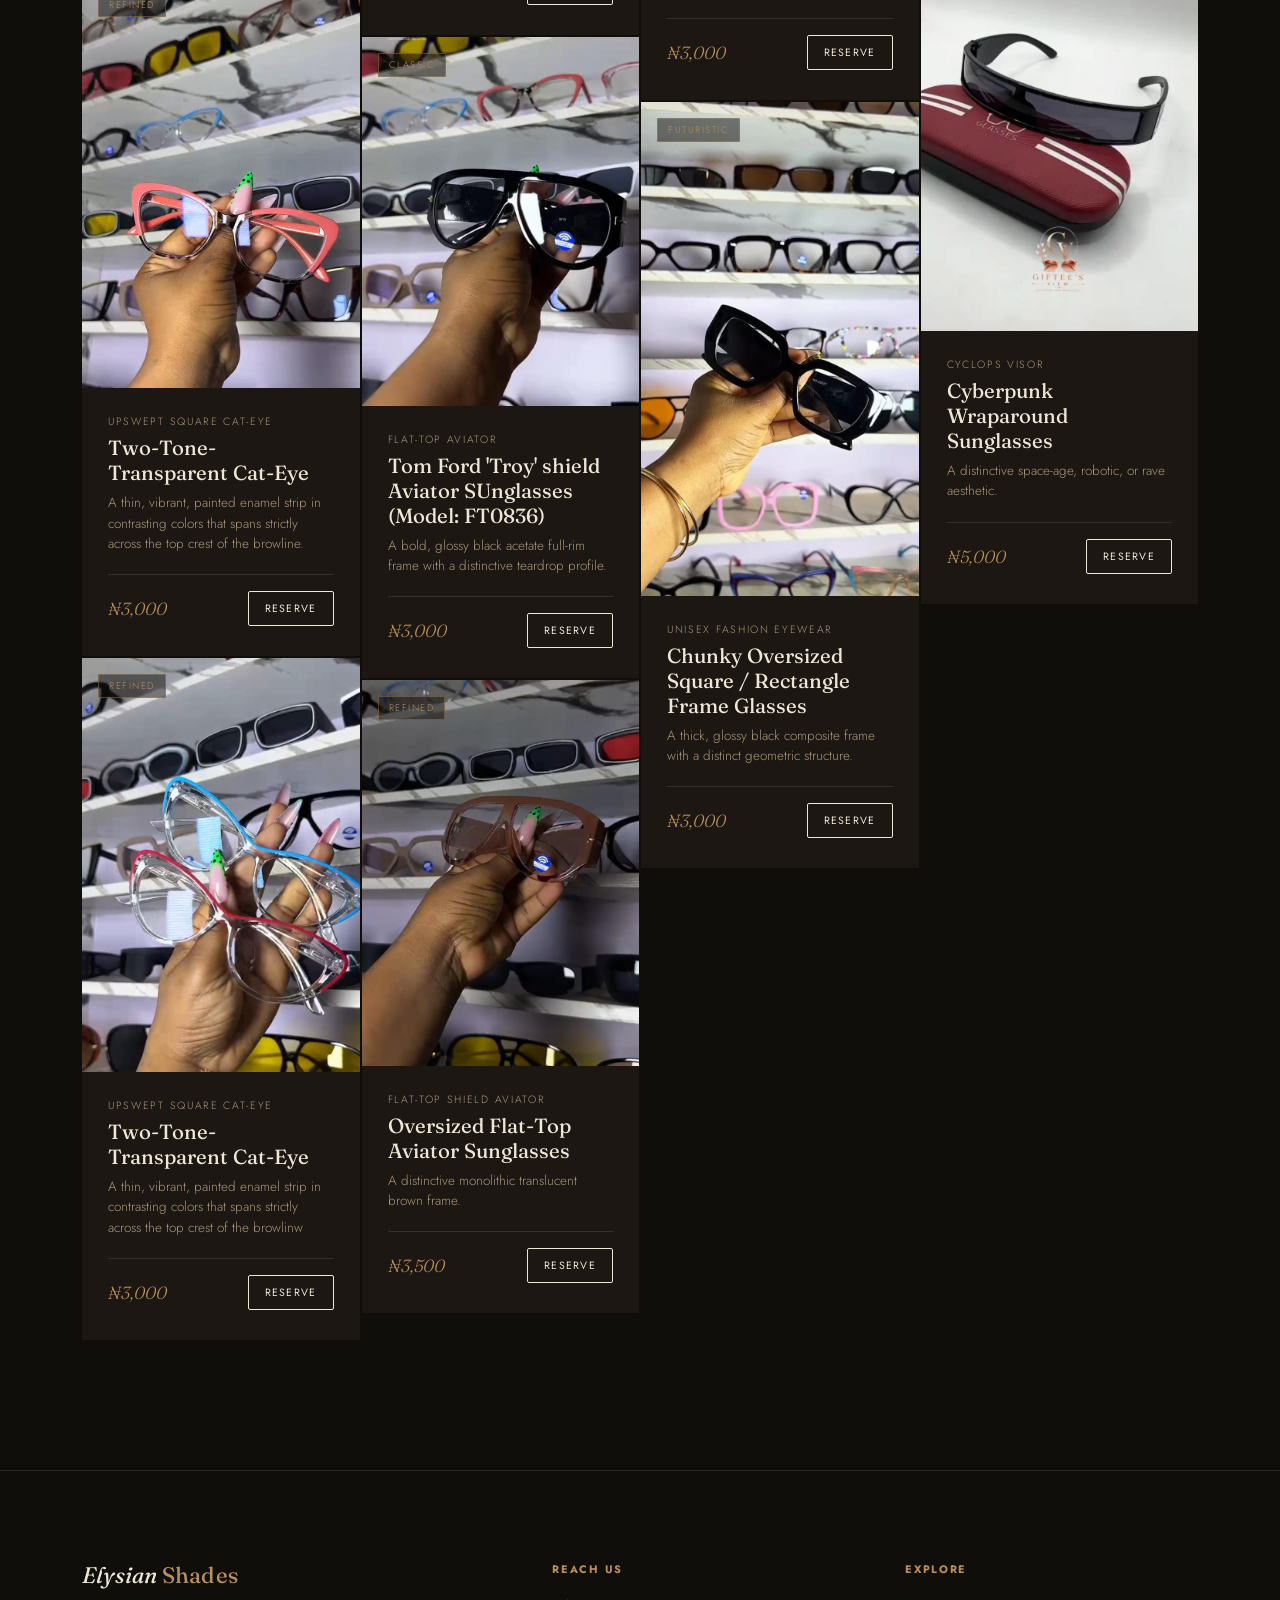
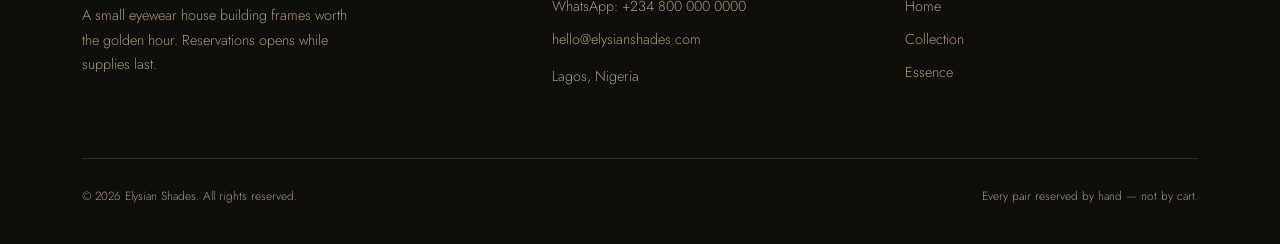
==== commit 2afead9c: "changed a line in the shop.html" ====
--- a/shop.html
+++ b/shop.html
@@ -50,7 +50,7 @@
     <div class="foot-top">
       <div class="foot-brand">
         <span class="brand-word">Elysian <span style="color:var(--gold);">Shades</span></span>
-        <p>A small eyewear house building frames worth the golden hour. Reservations close as each edit sells out.</p>
+        <p>A small eyewear house building frames worth the golden hour. Reservations opens while supplies last.</p>
       </div>
       <div class="foot-col">
         <h4>Reach Us</h4>
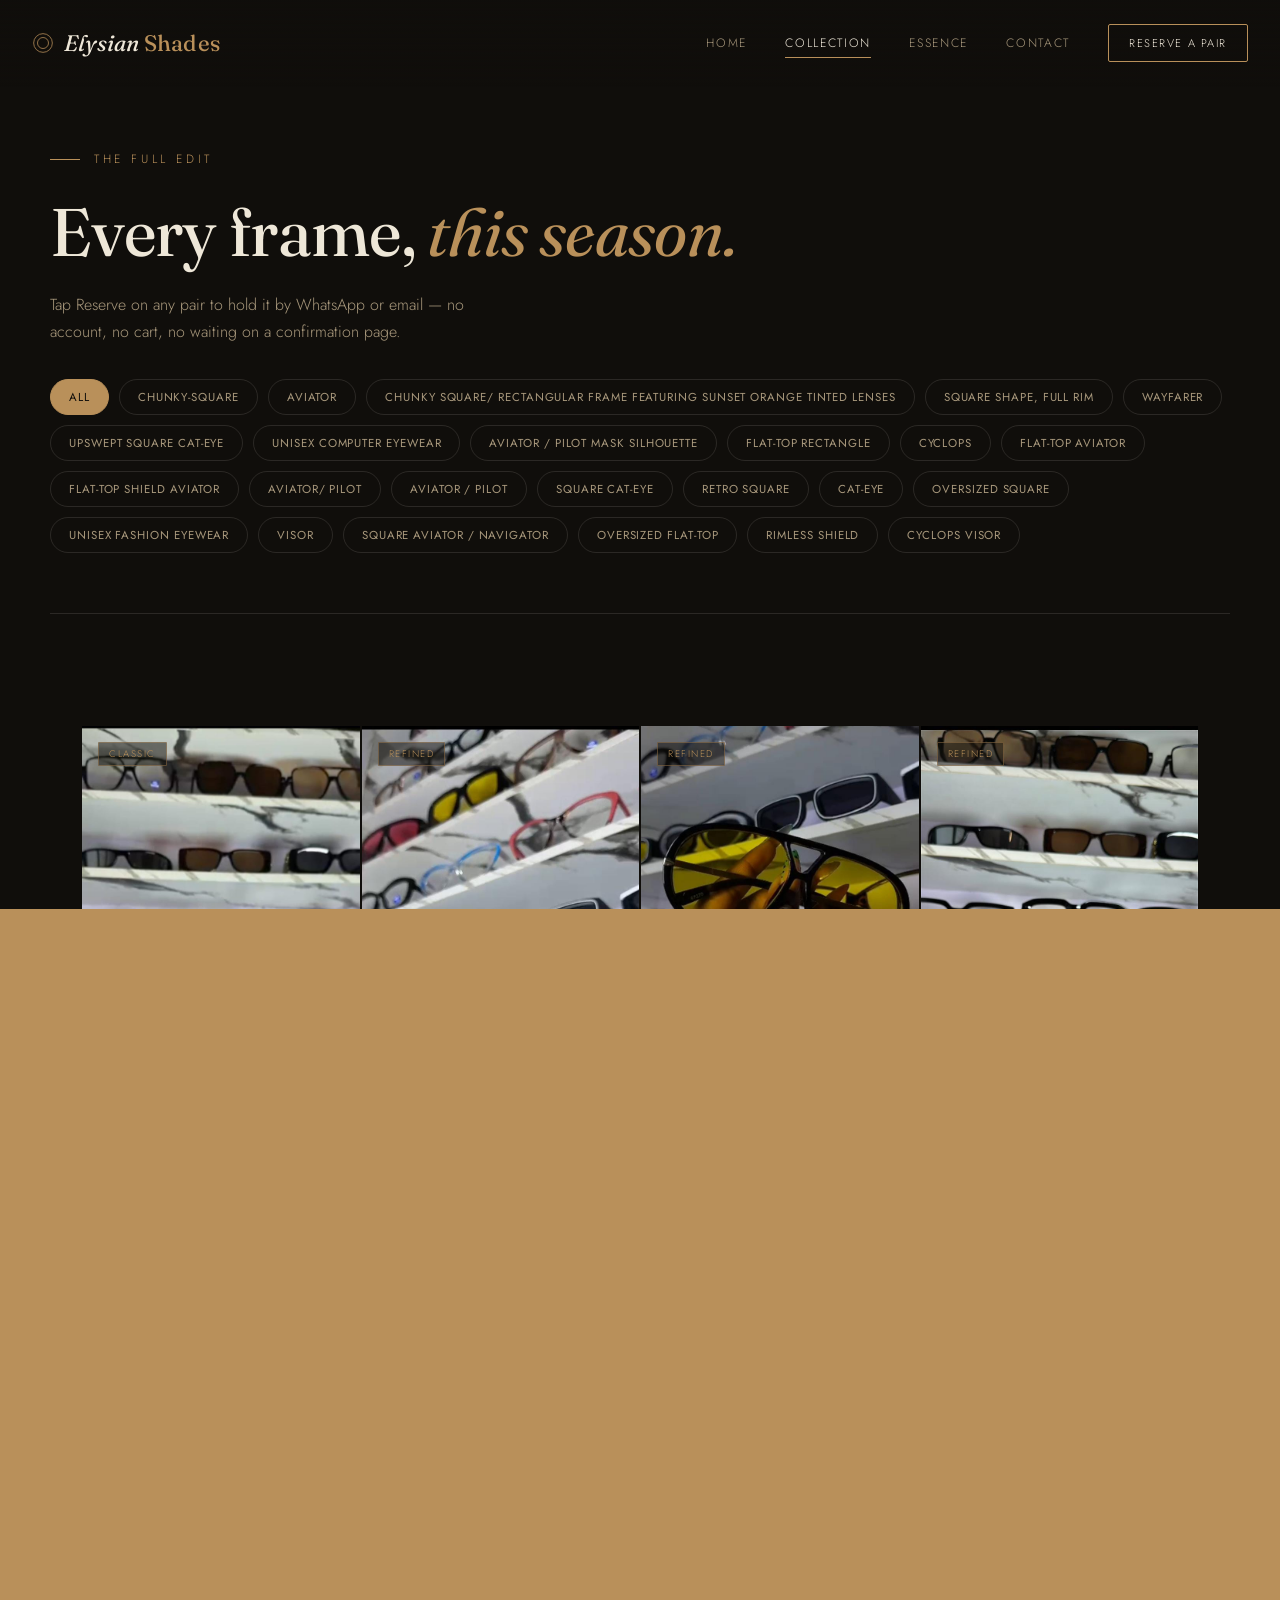
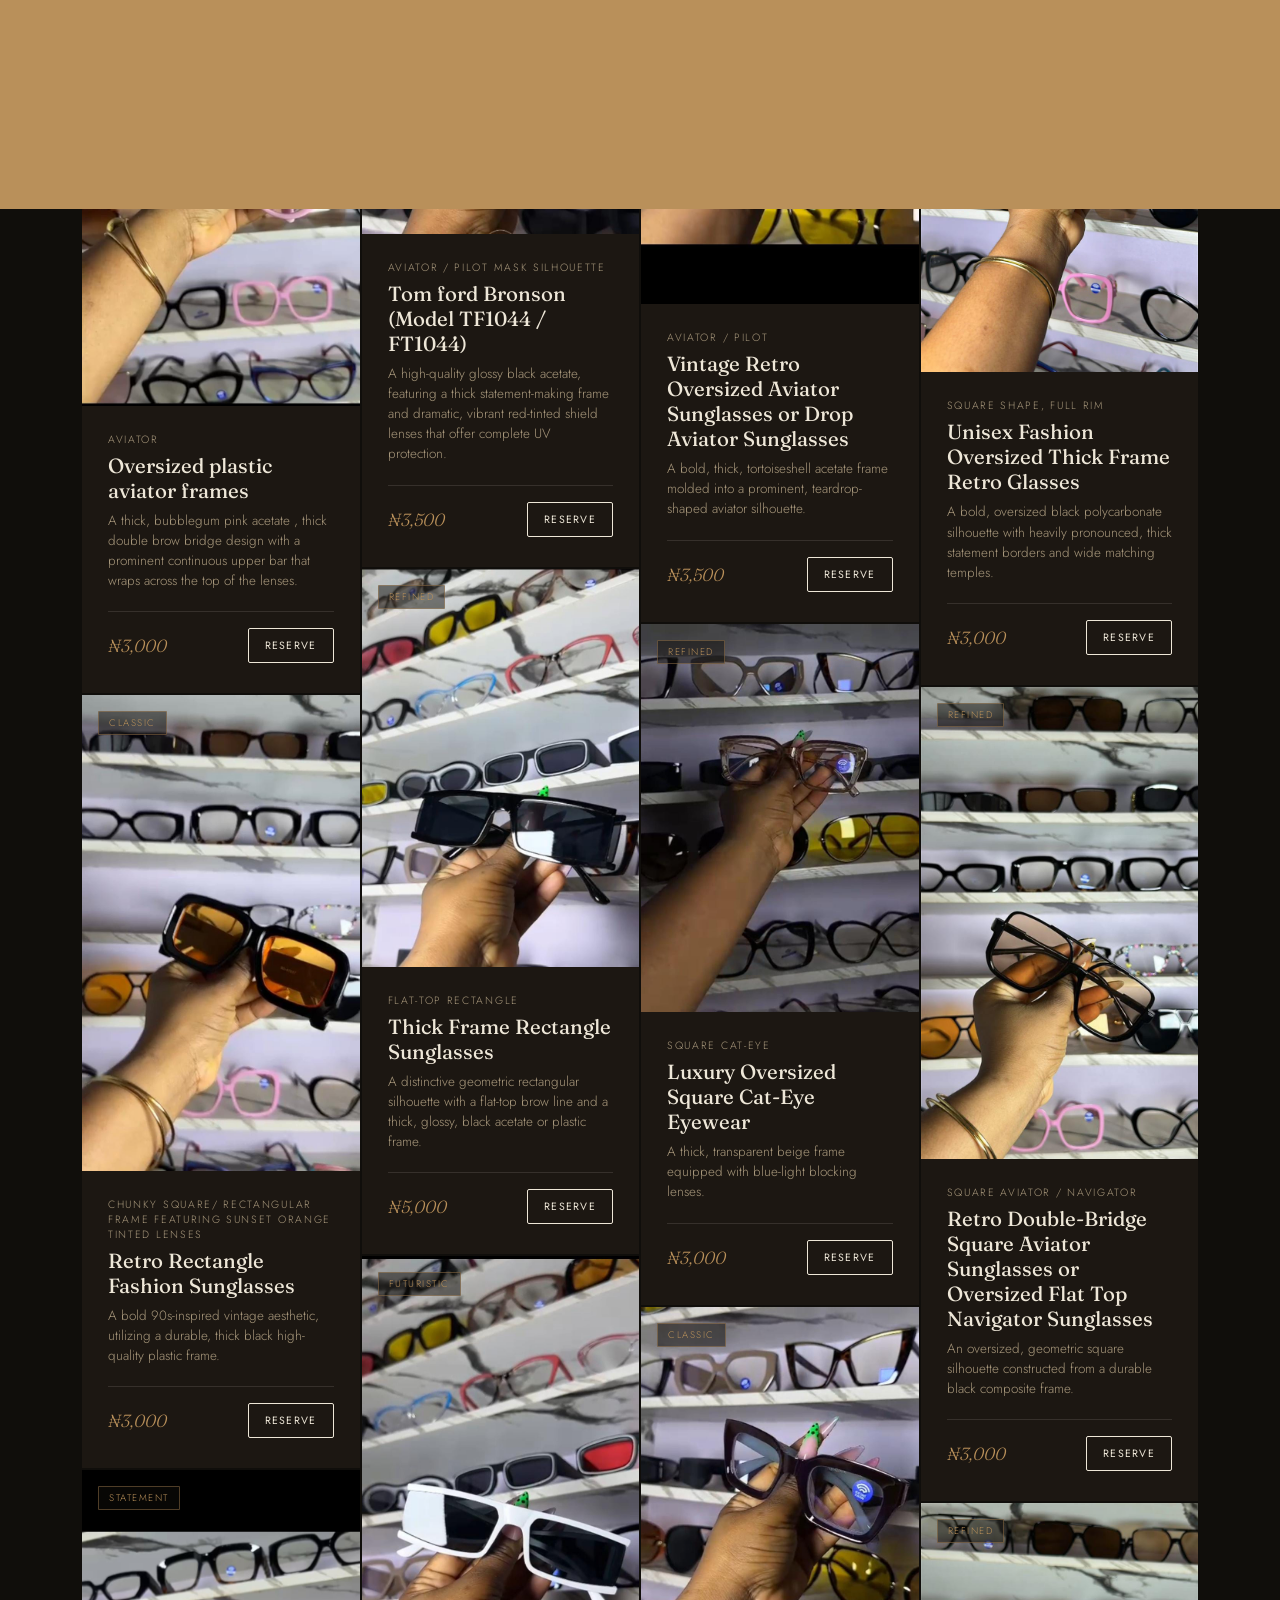
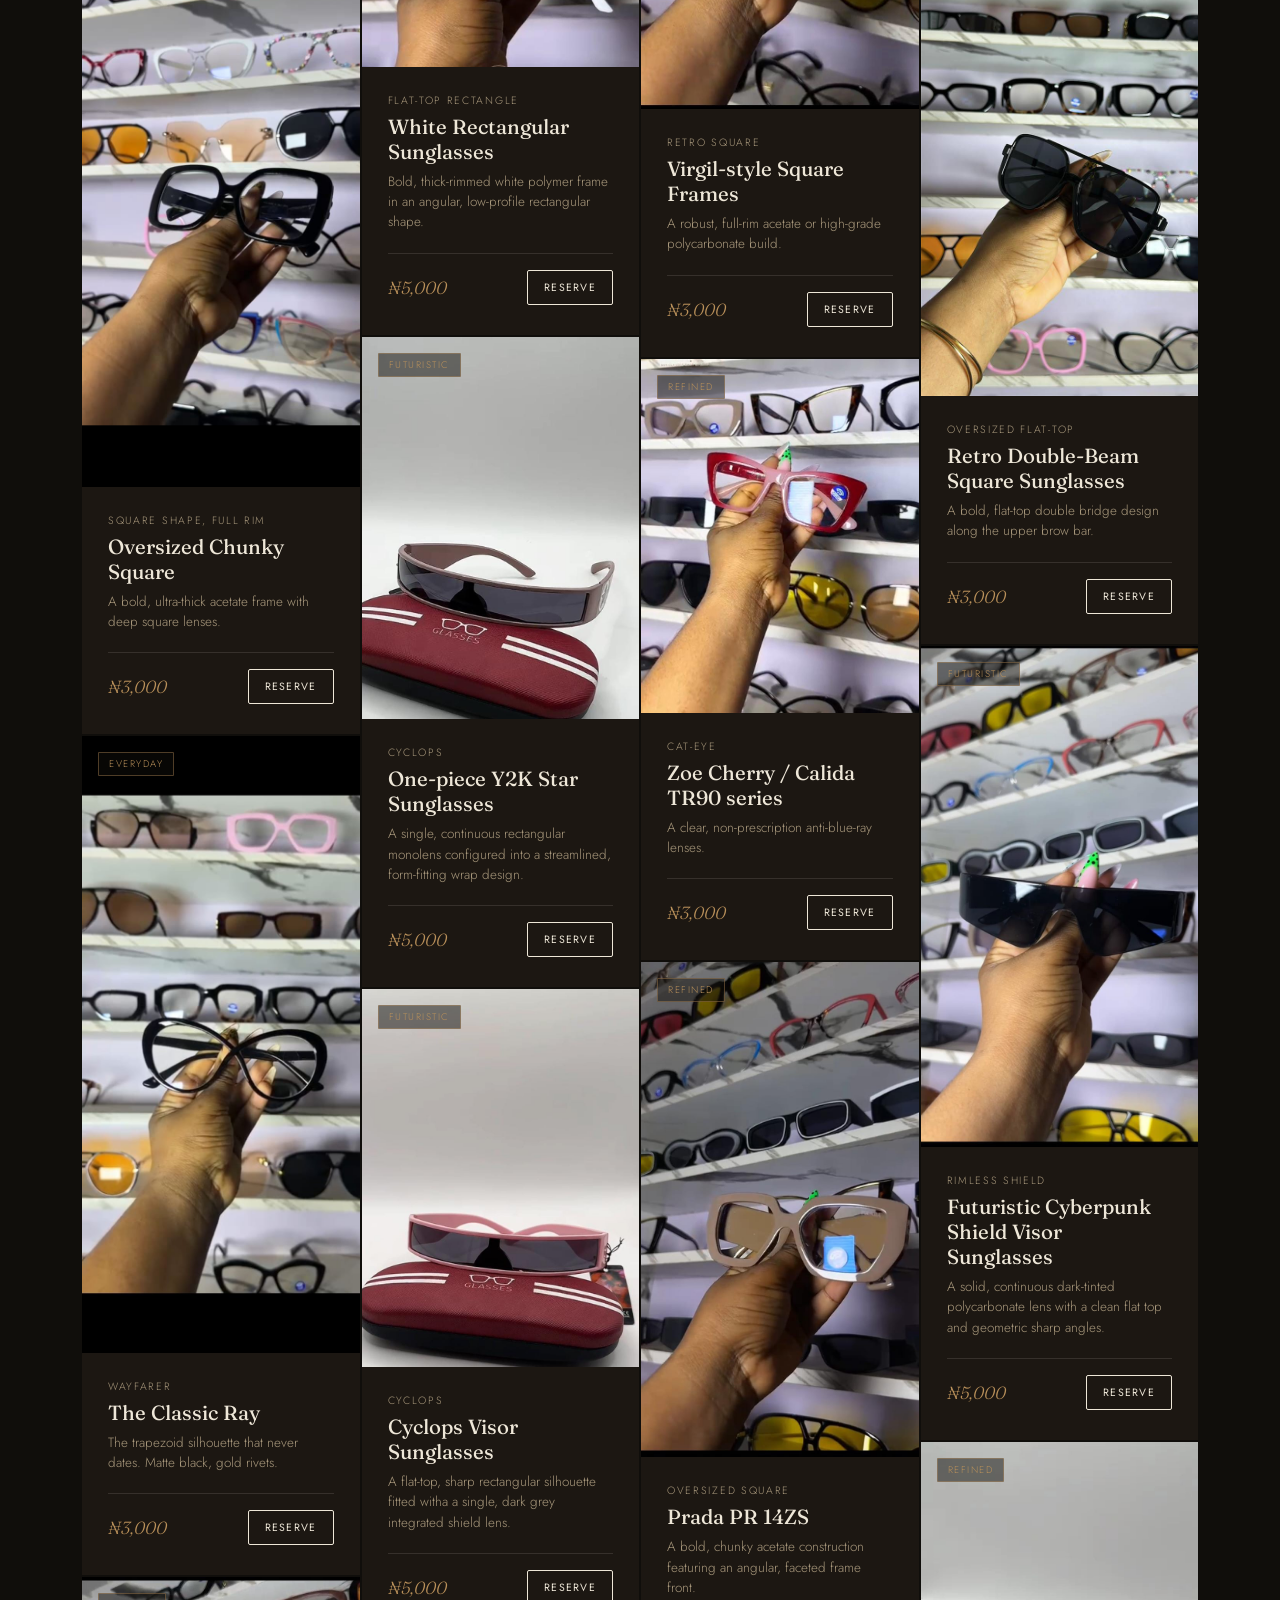
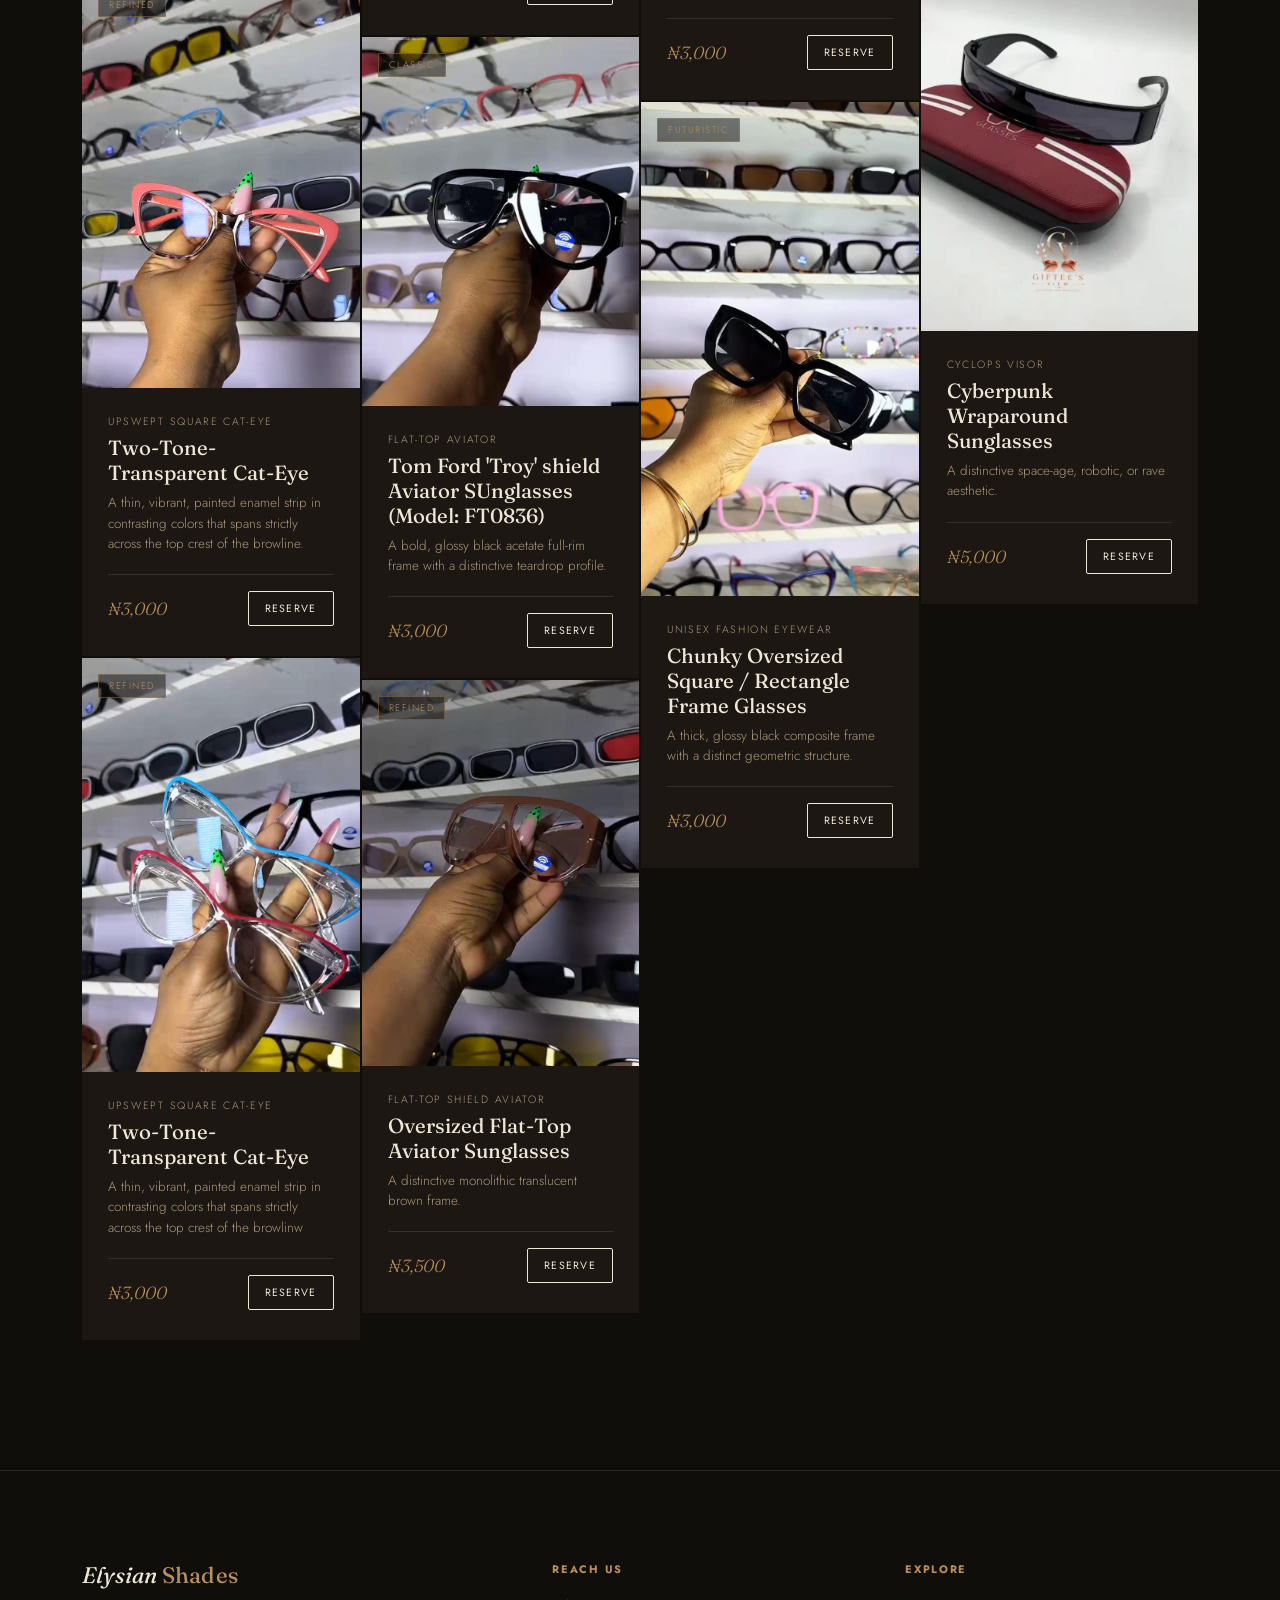
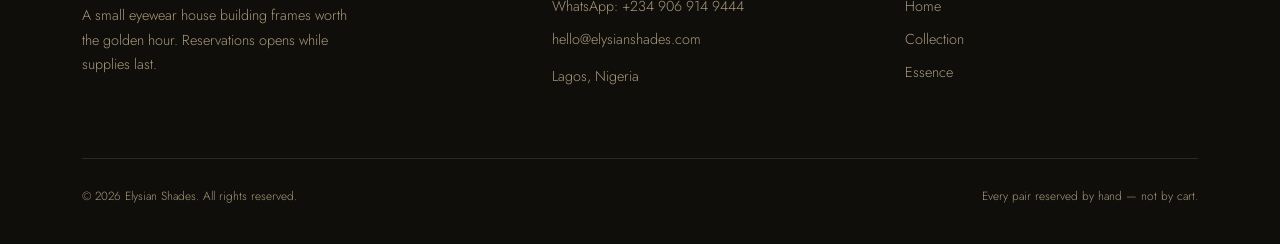
==== commit 0210e4e3: "spaced the phone number in index.html" ====
--- a/shop.html
+++ b/shop.html
@@ -54,7 +54,7 @@
       </div>
       <div class="foot-col">
         <h4>Reach Us</h4>
-        <a href="https://wa.me/2348000000000" target="_blank" rel="noopener">WhatsApp: +234 800 000 0000</a>
+        <a href="https://wa.me/2348000000000" target="_blank" rel="noopener">WhatsApp: +234 906 914 9444</a>
         <a href="mailto:hello@elysianshades.com">hello@elysianshades.com</a>
         <p>Lagos, Nigeria</p>
       </div>
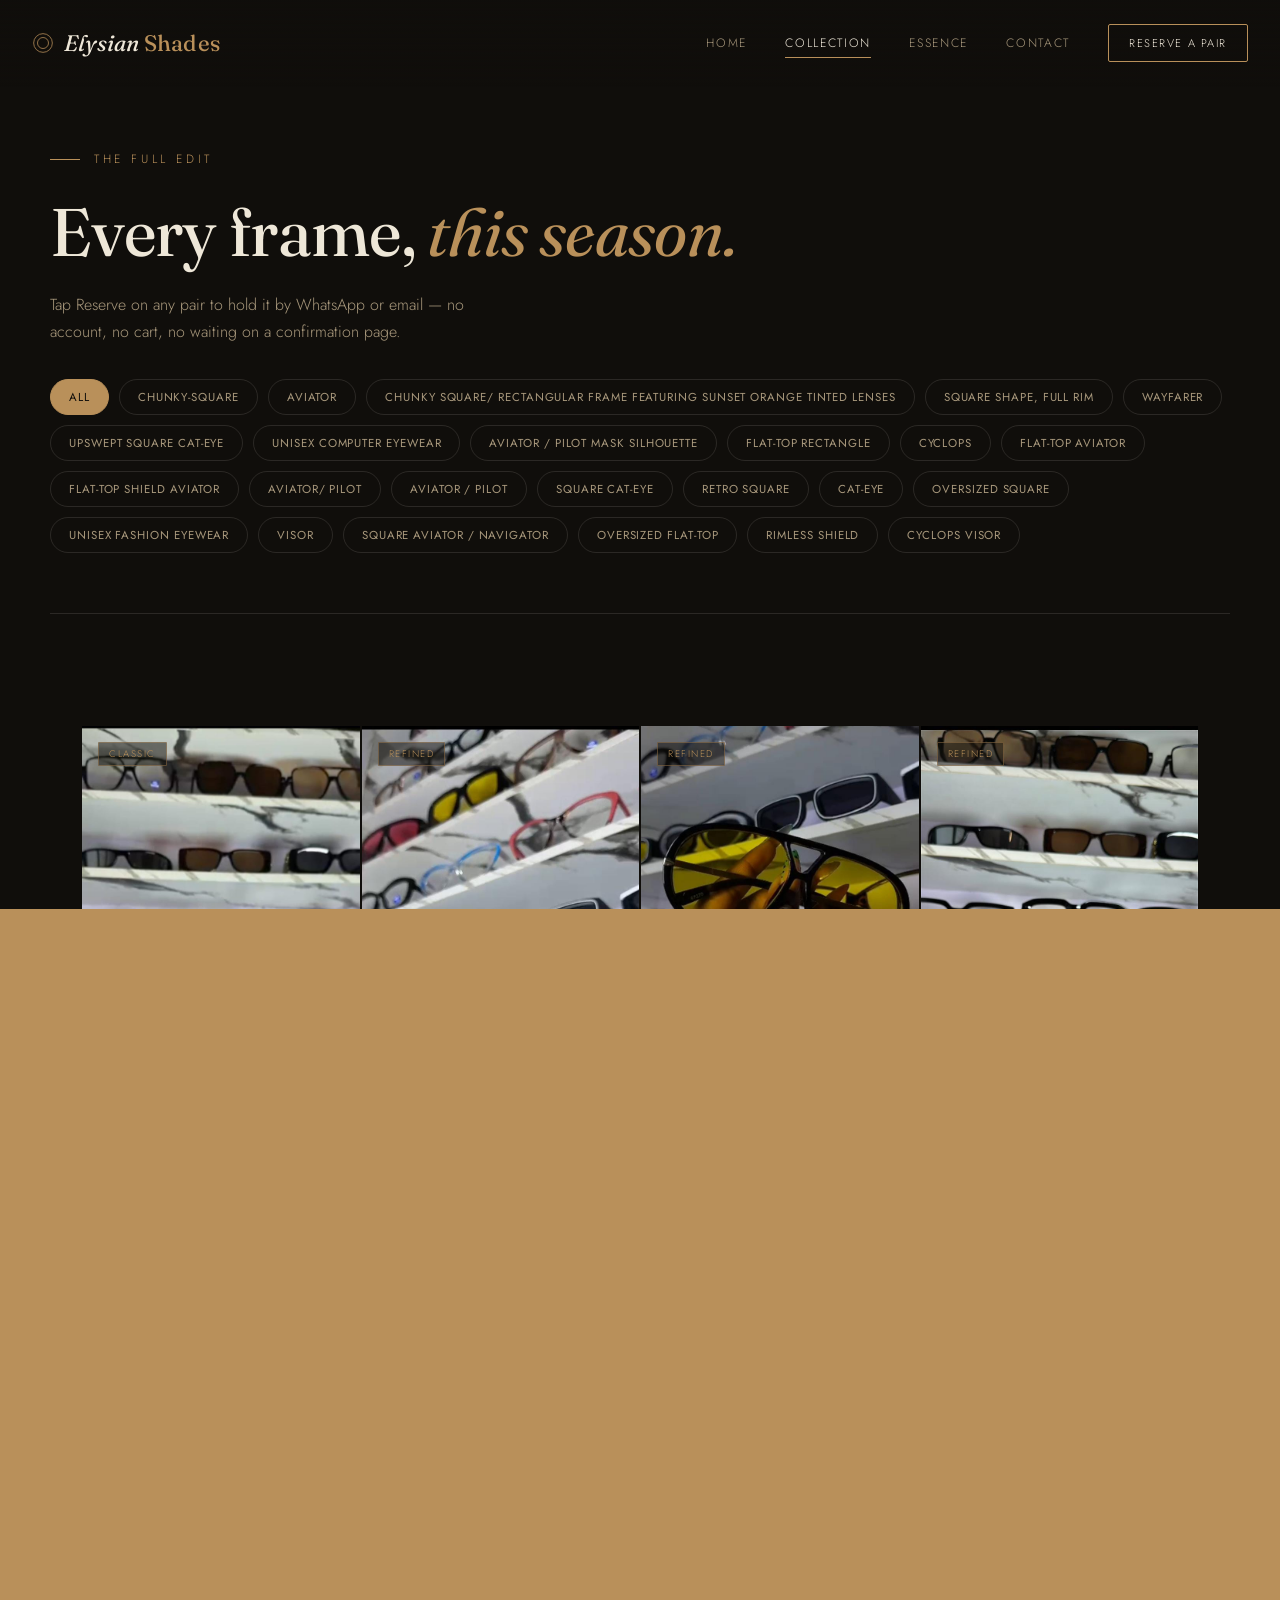
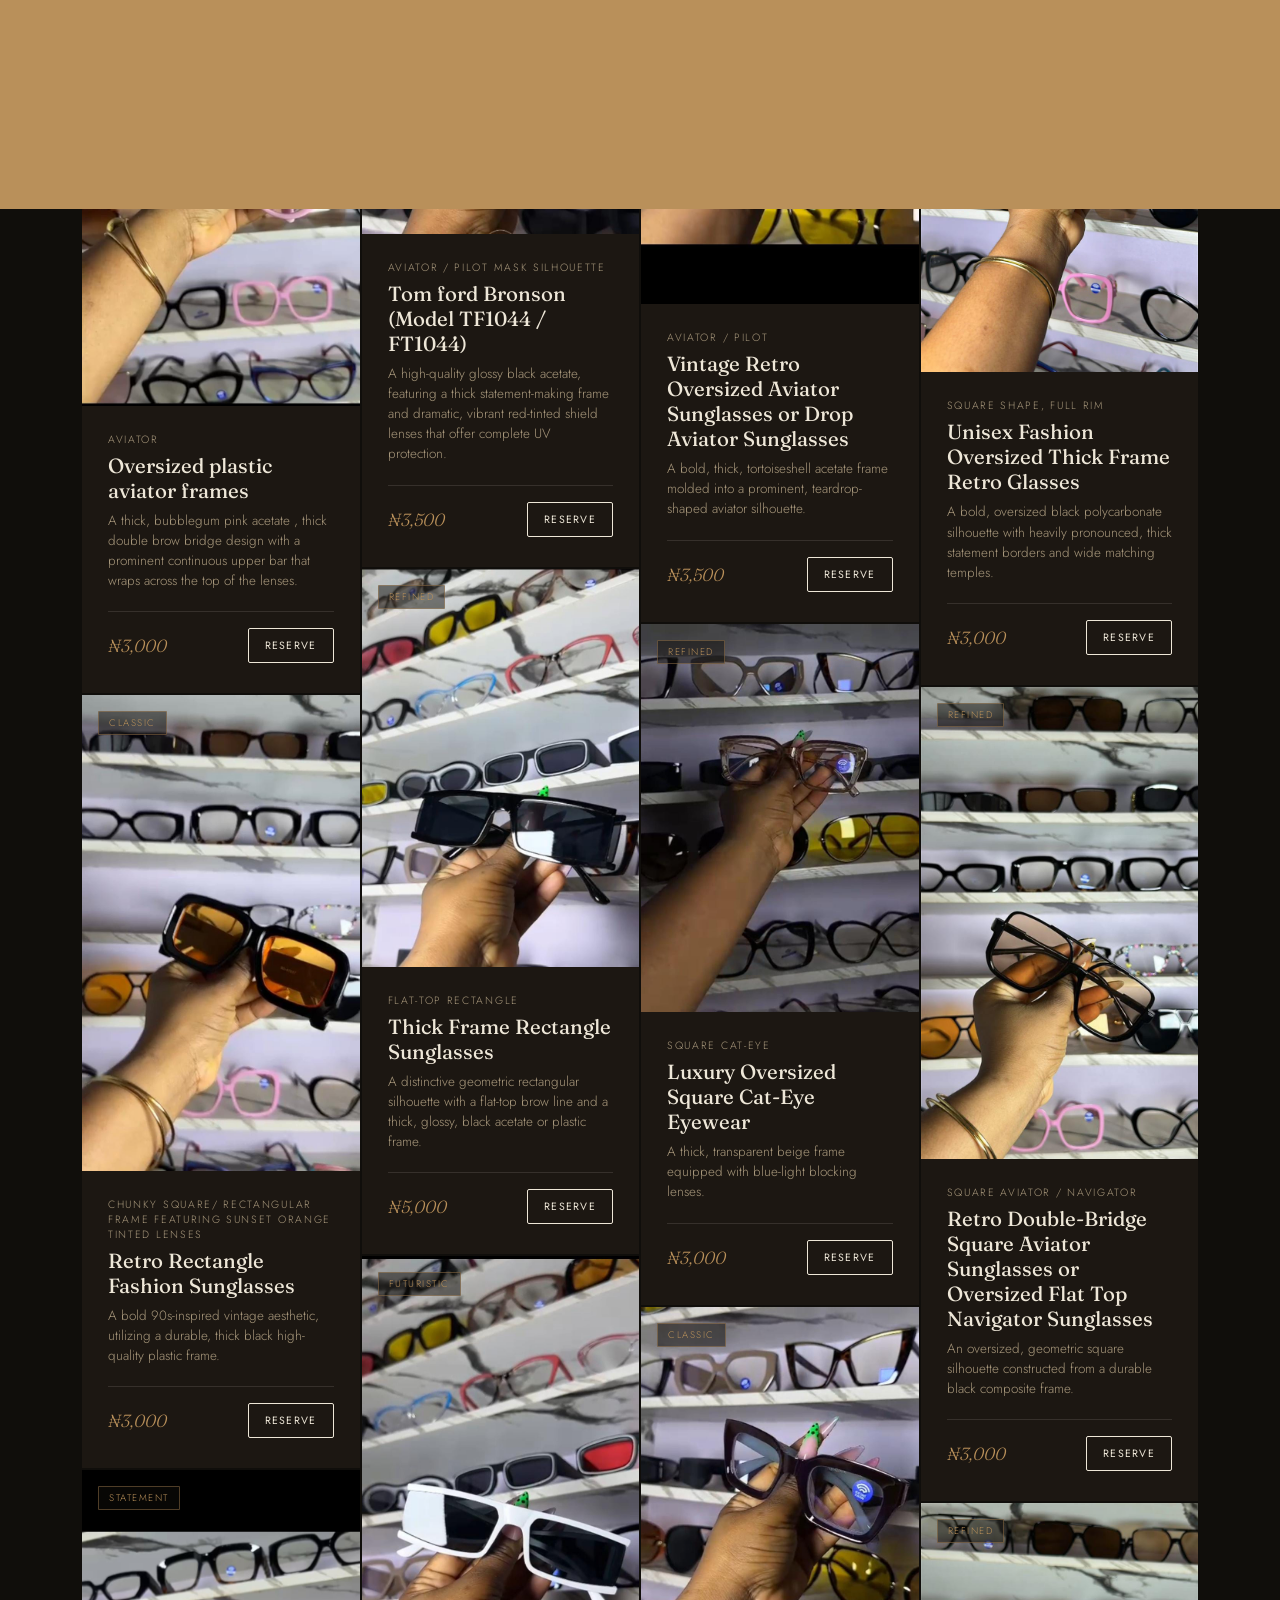
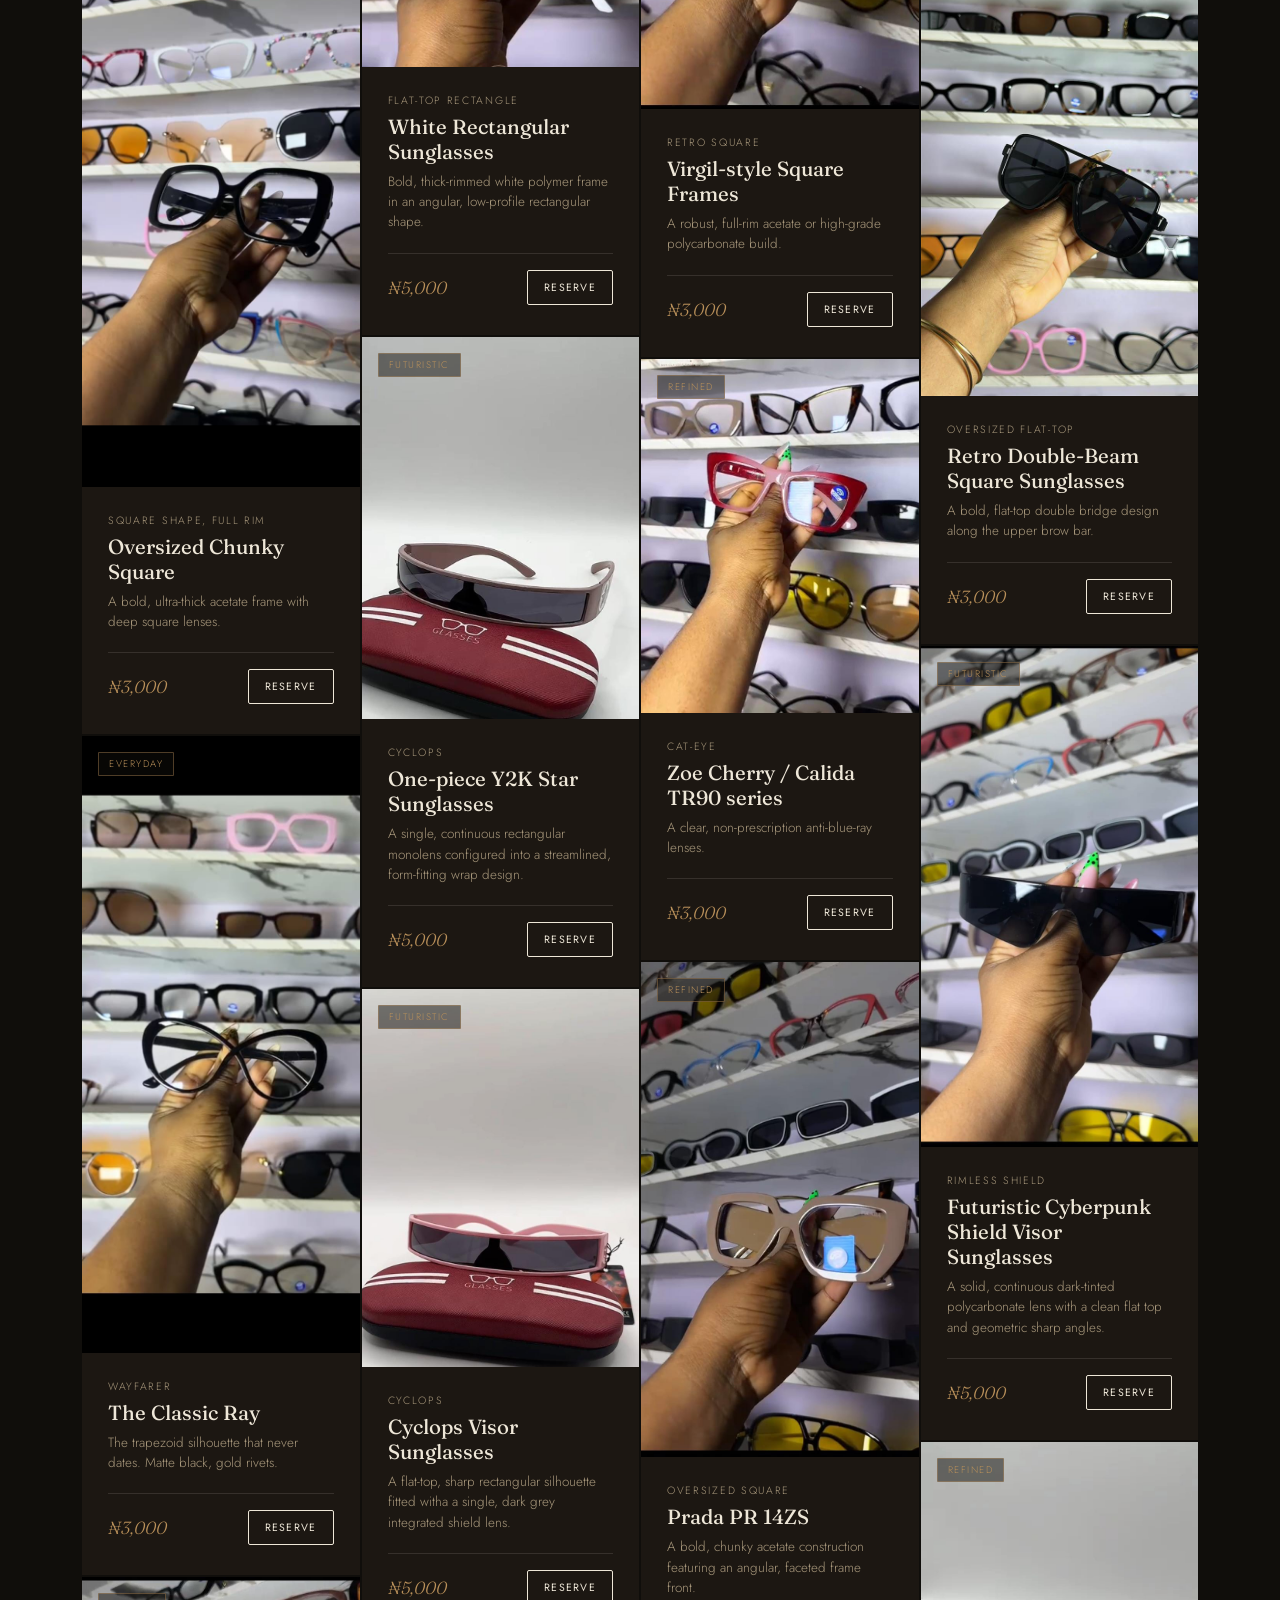
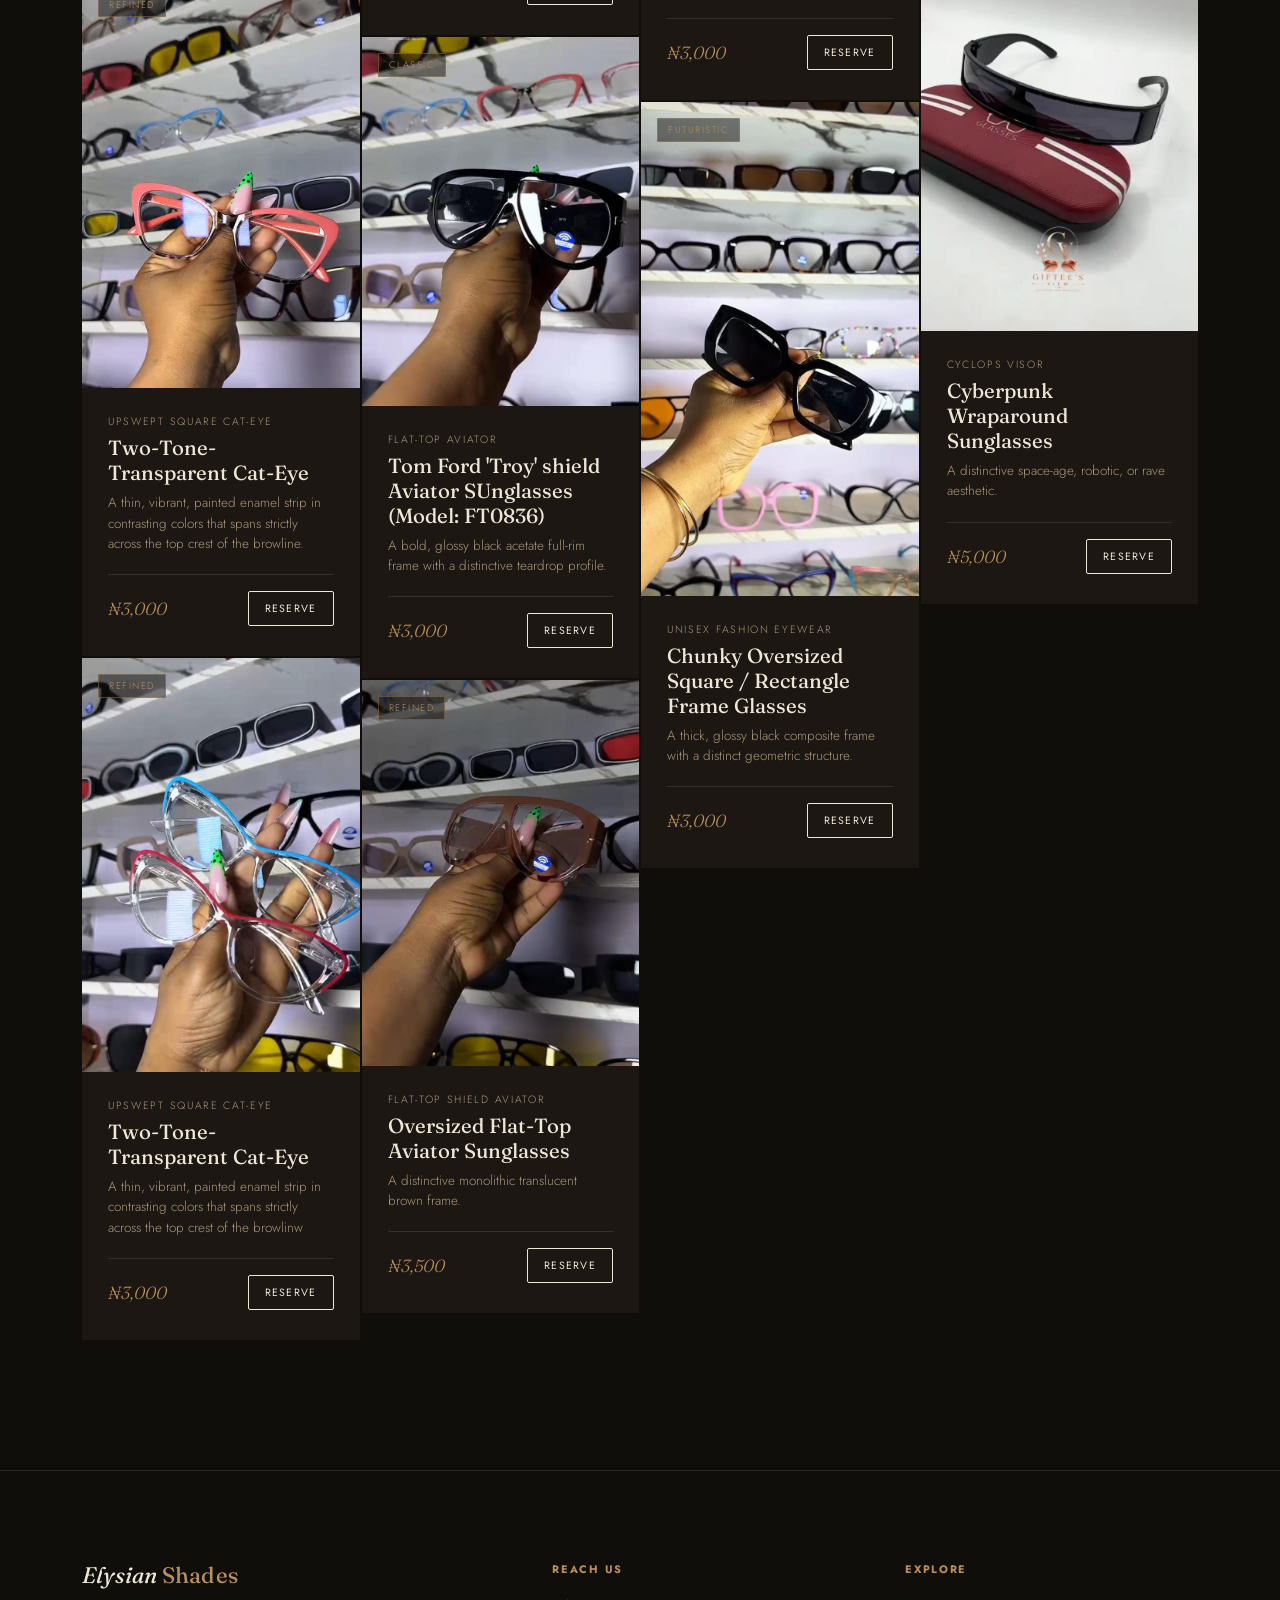
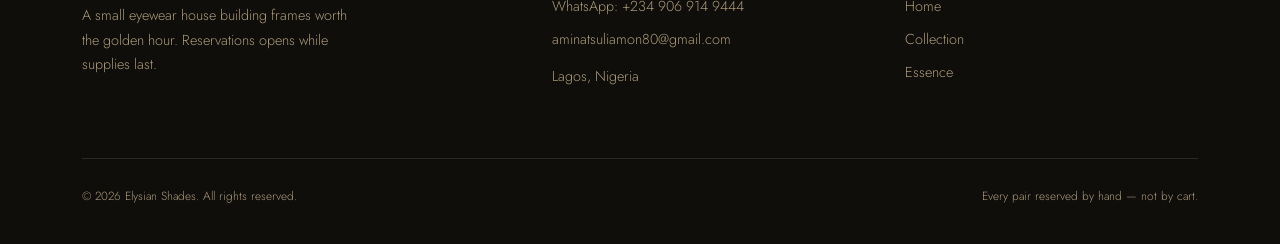
==== commit 13dc28d3: "updated" ====
--- a/shop.html
+++ b/shop.html
@@ -55,7 +55,7 @@
       <div class="foot-col">
         <h4>Reach Us</h4>
         <a href="https://wa.me/2348000000000" target="_blank" rel="noopener">WhatsApp: +234 906 914 9444</a>
-        <a href="mailto:hello@elysianshades.com">hello@elysianshades.com</a>
+        <a href="mailto:hello@elysianshades.com">aminatsuliamon80@gmail.com</a>
         <p>Lagos, Nigeria</p>
       </div>
       <div class="foot-col">
@@ -93,7 +93,7 @@
         <div class="field"><label for="fName">Full name</label><input type="text" id="fName" name="name" required></div>
         <div class="field"><label for="fPhone">Phone number</label><input type="tel" id="fPhone" name="phone" required></div>
         <div class="field"><label for="fMessage">Message</label><textarea id="fMessage" name="message" required></textarea></div>
-        <input type="hidden" name="access_key" value="YOUR_WEB3FORMS_ACCESS_KEY_HERE">
+        <input type="hidden" name="access_key" value="6c6404c3-3678-4ab0-b1df-923fa58acb8a">
         <input type="hidden" name="subject" id="fSubject" value="">
         <button type="submit" class="submit-email" id="submitBtn">Send Reservation</button>
         <div class="form-status" id="formStatus"></div>
